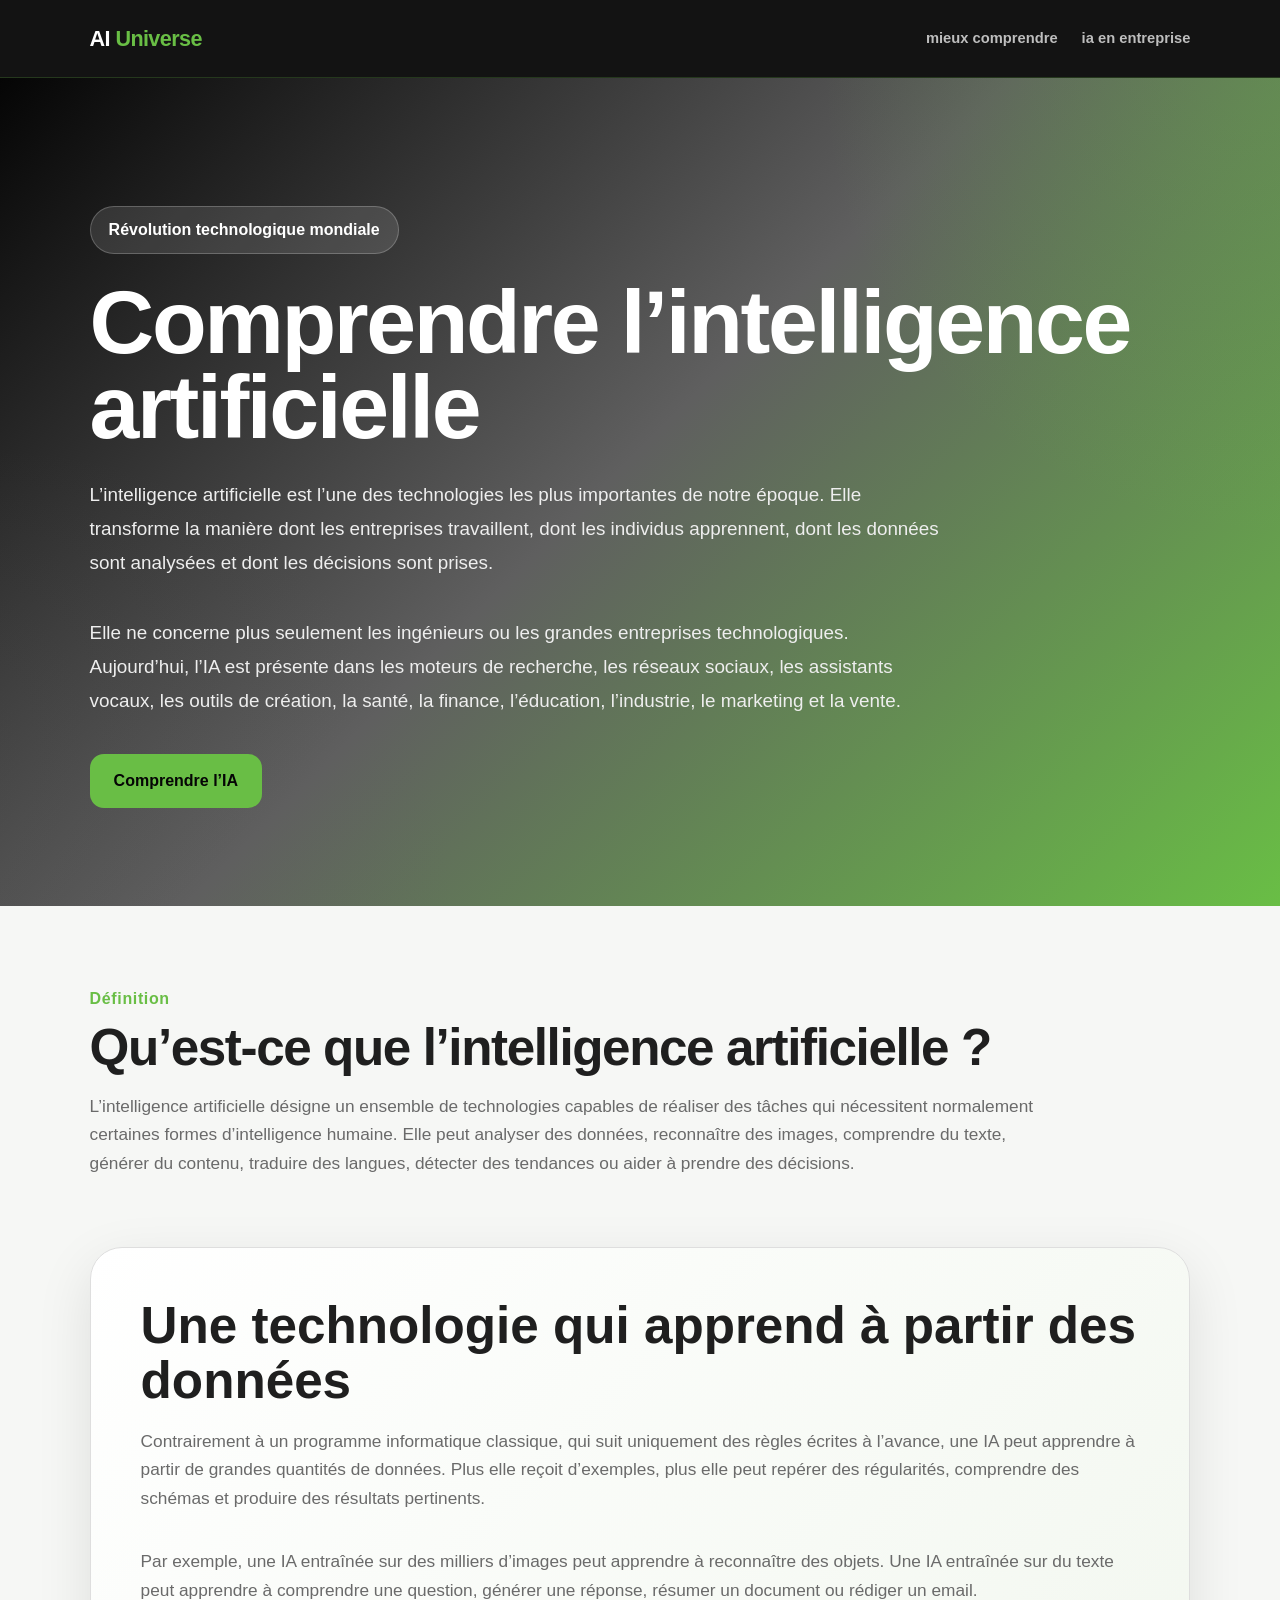
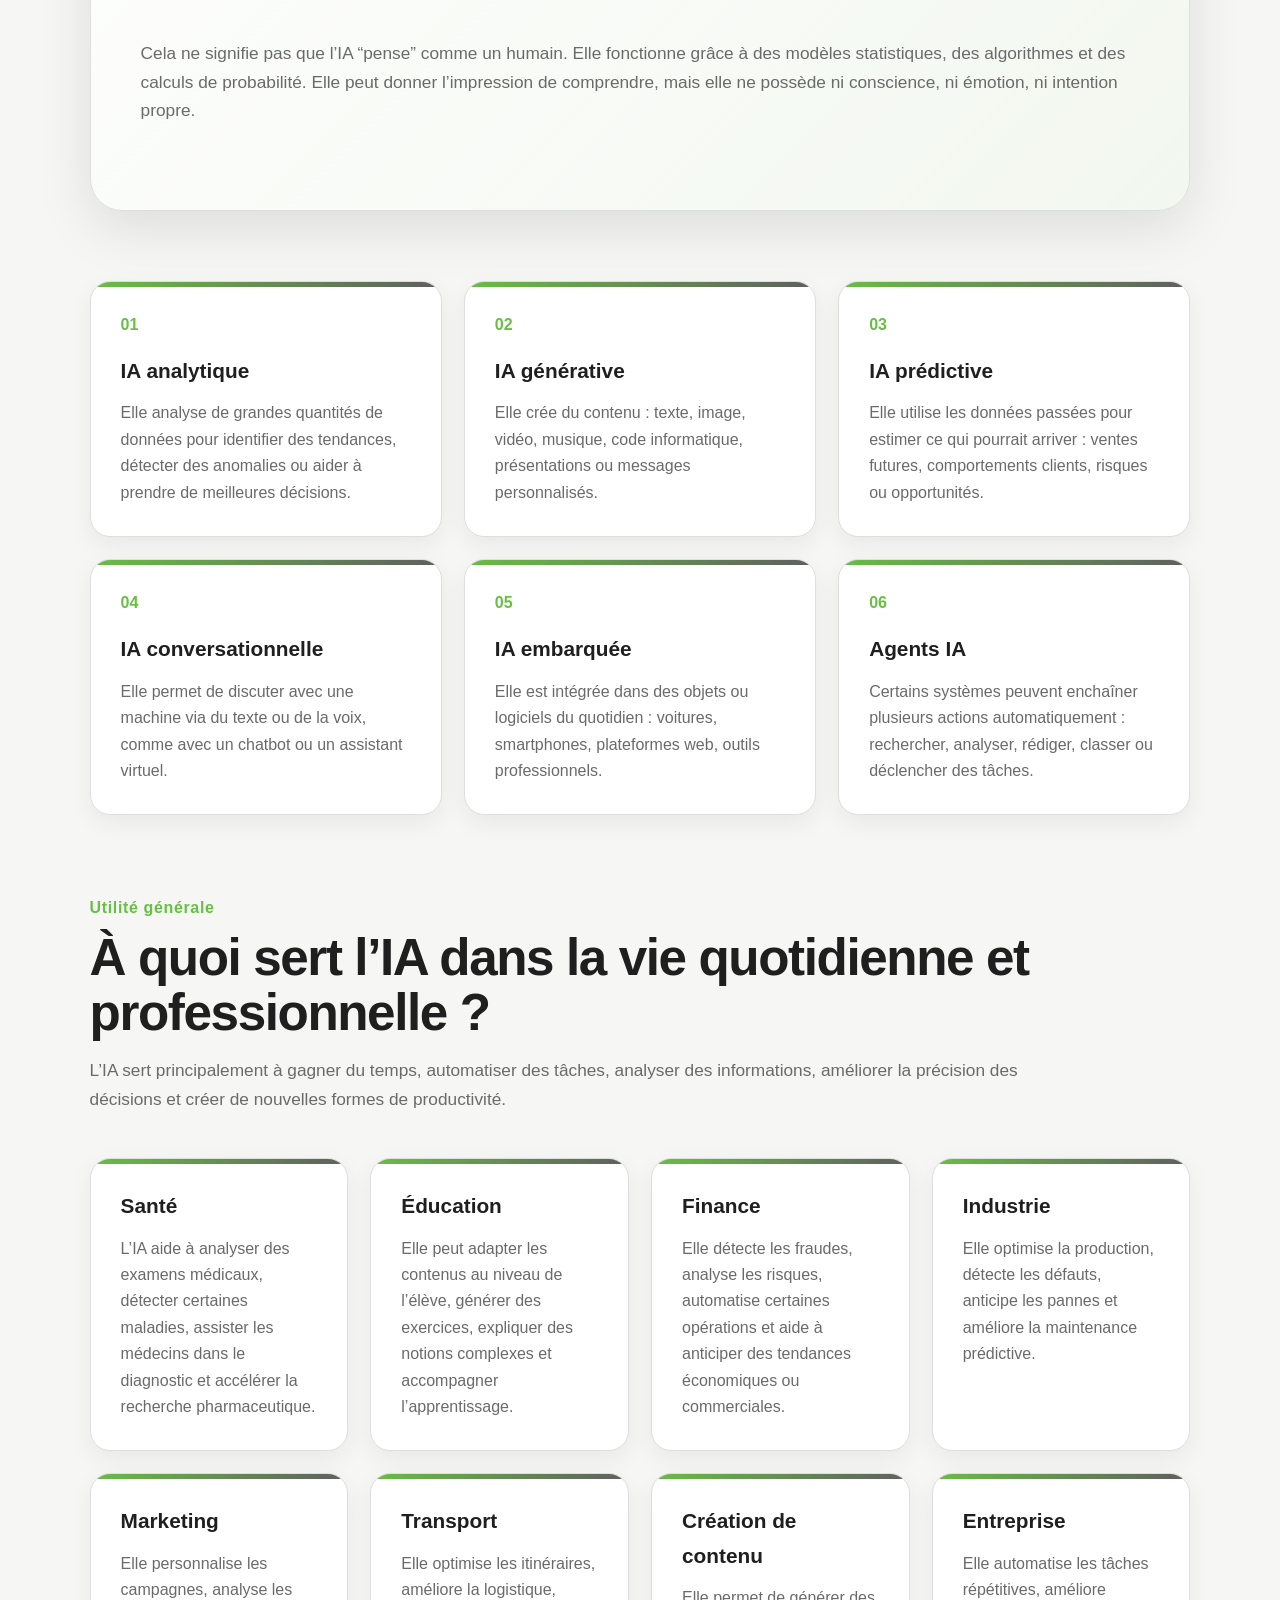
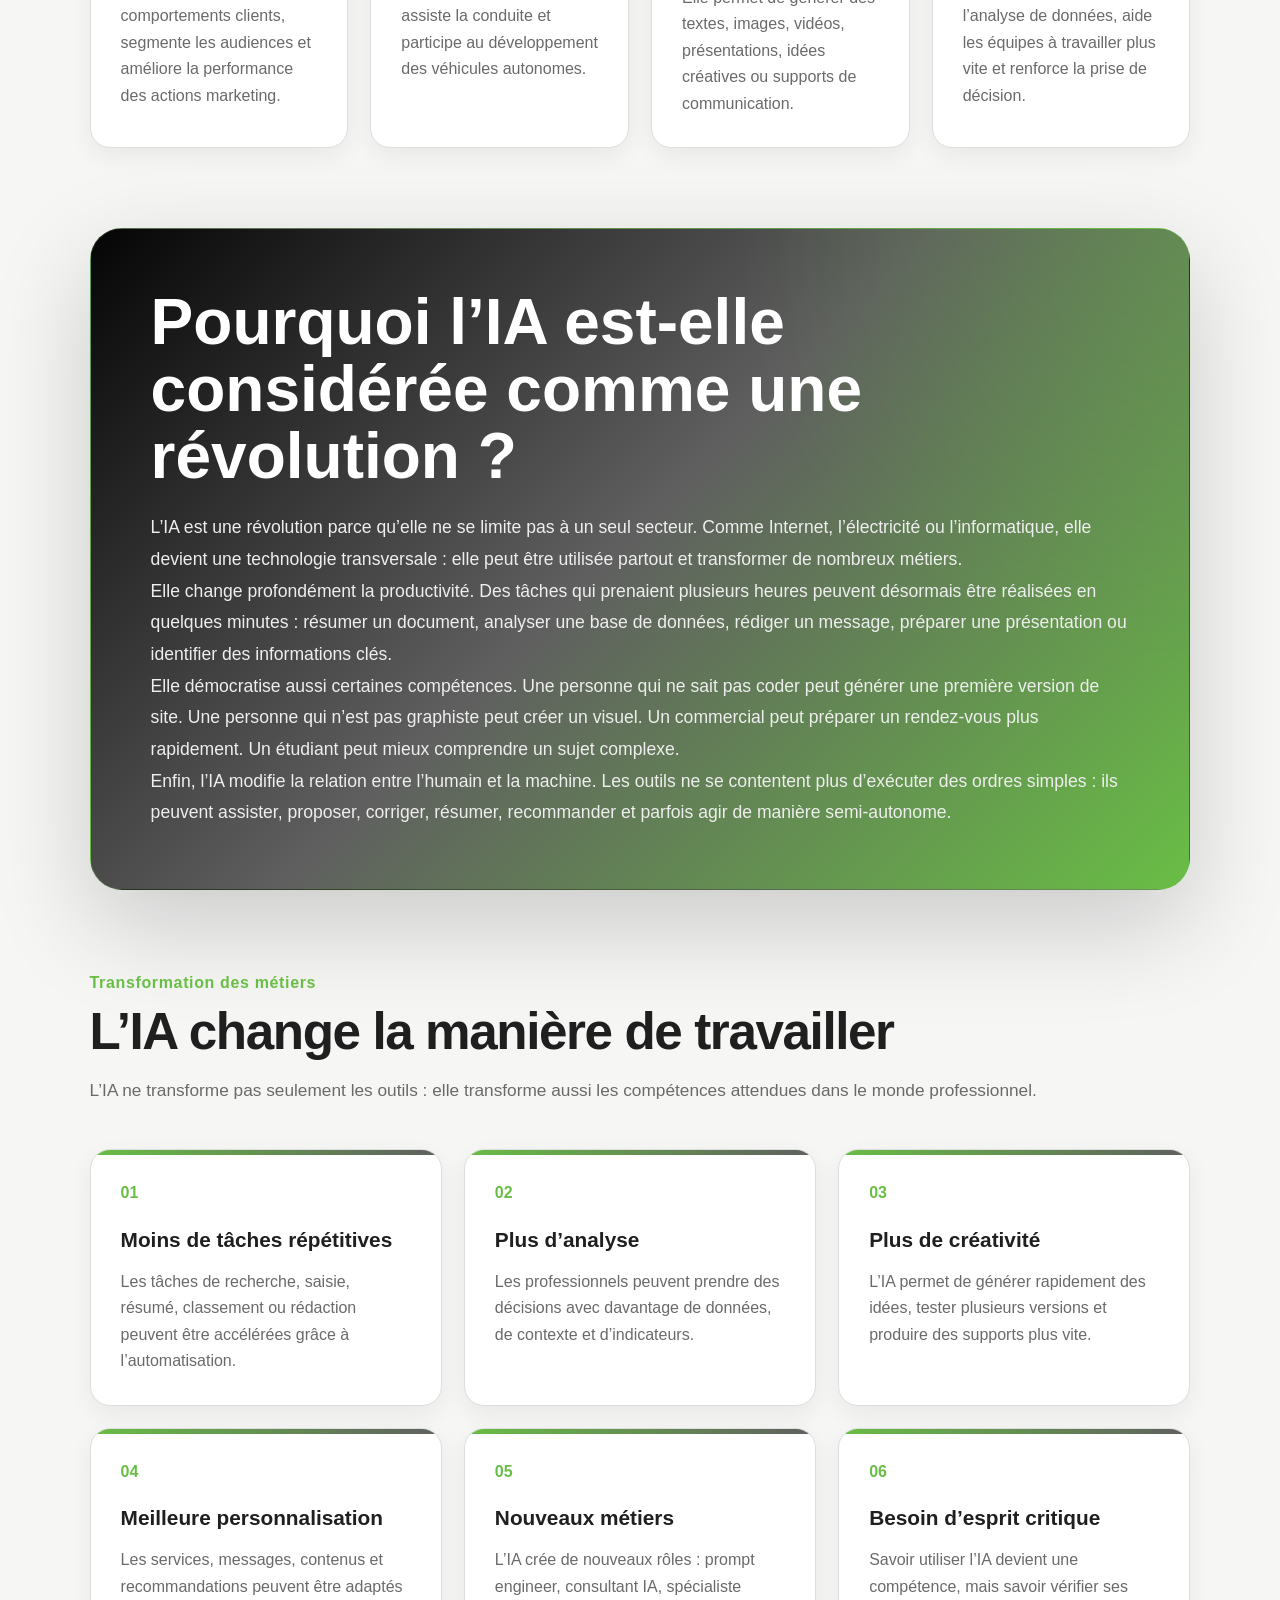
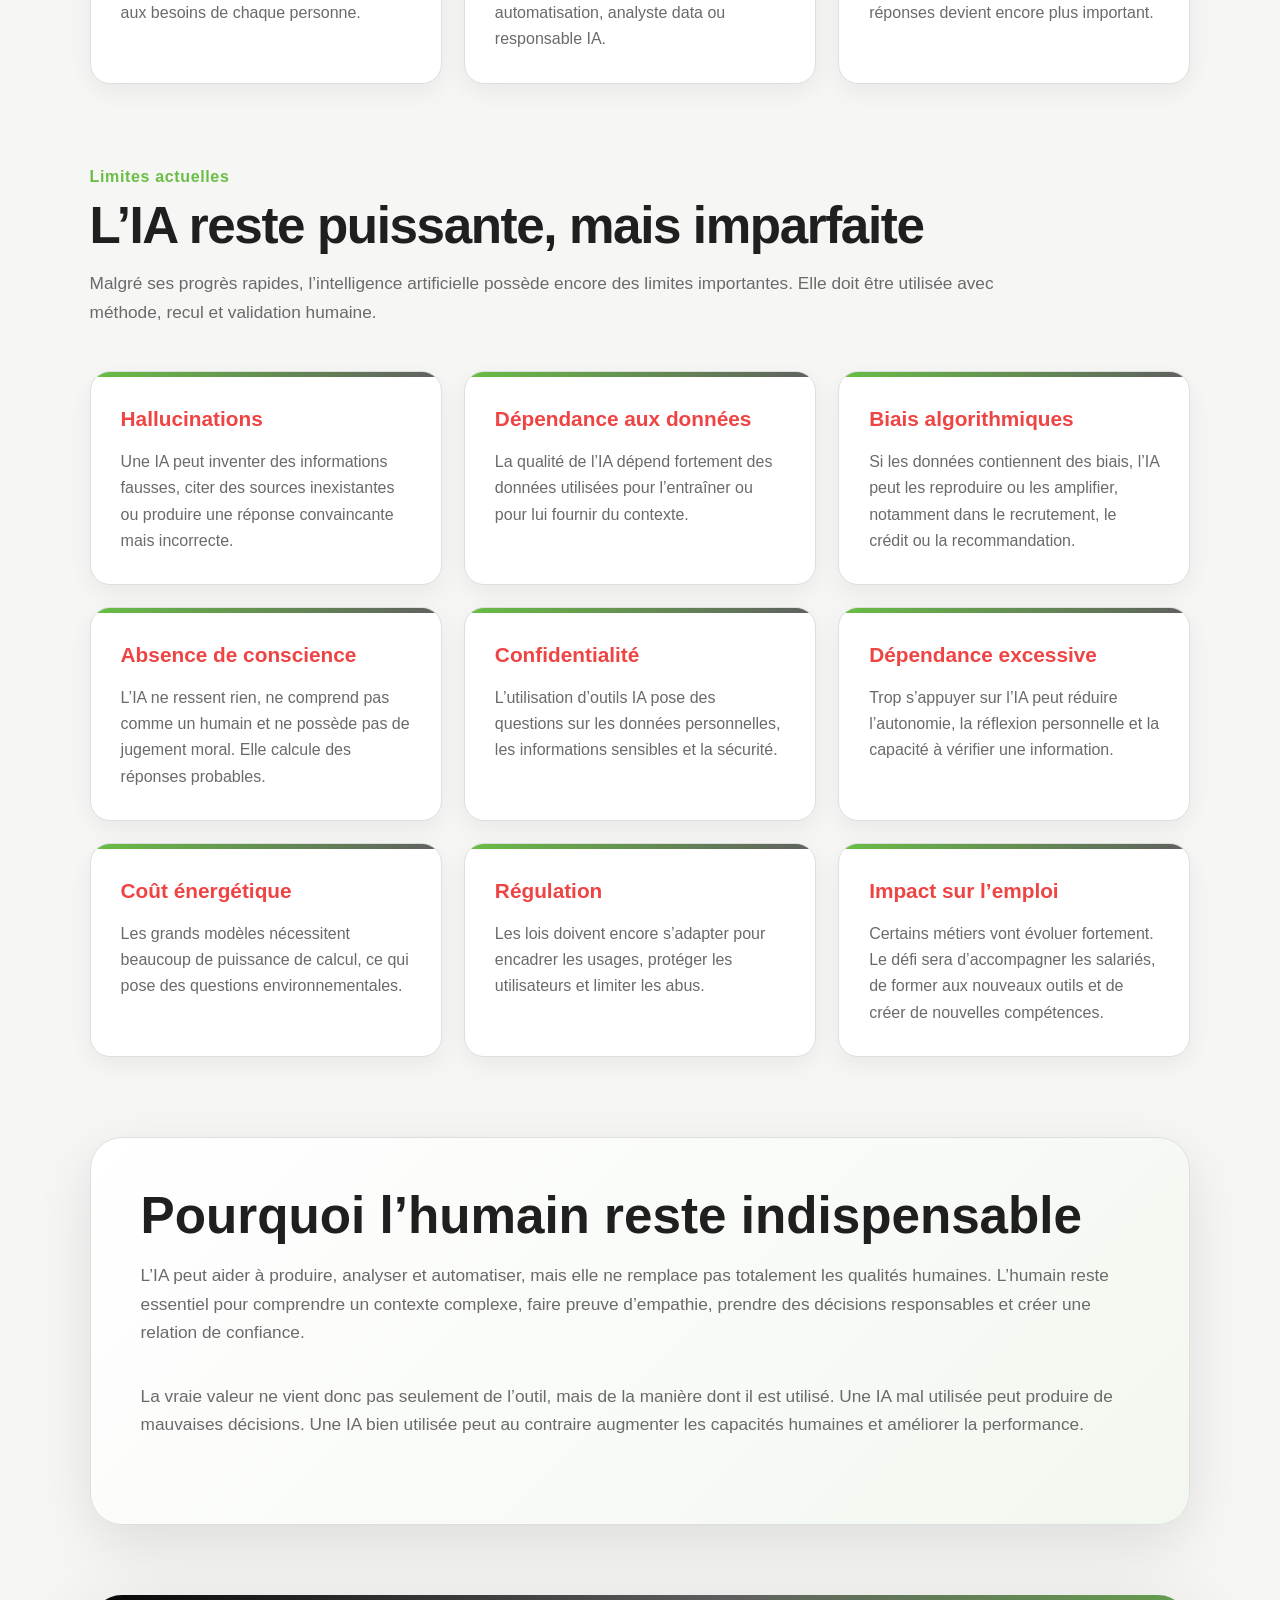
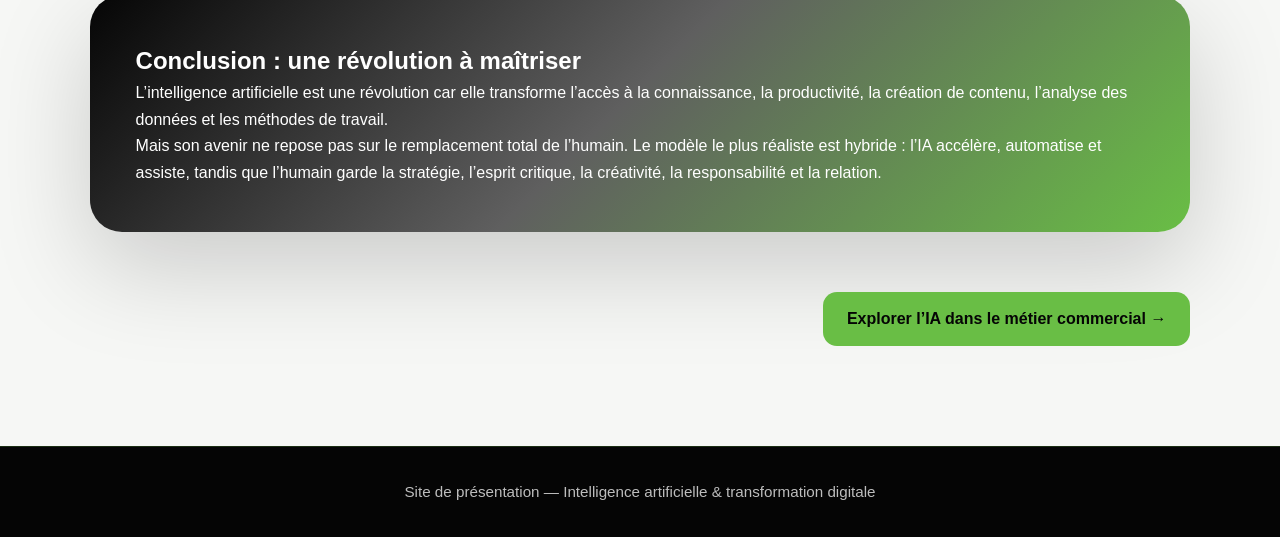
==== index.html @ 0a8d0f5c "Add files via upload" ====
<!DOCTYPE html>
<html lang="fr">
<head>
  <meta charset="UTF-8" />
  <meta name="viewport" content="width=device-width, initial-scale=1.0" />

  <title>Comprendre l’IA | AI Universe</title>

  <link rel="stylesheet" href="global.css" />
  <link rel="stylesheet" href="ia.css" />
</head>

<body>

<nav class="navbar">
  <a href="ia.html" class="logo">AI <span>Universe</span></a>

  <button class="menu-toggle">☰</button>

  <ul class="nav-links">
    <li><a href="ia.html">mieux comprendre</a></li>
    <li><a href="commerce.html">ia en entreprise</a></li>
  </ul>
</nav>

<header class="ia-hero">
  <div class="ia-hero-content">
    <span class="ia-badge">Révolution technologique mondiale</span>

    <h1>Comprendre l’intelligence artificielle</h1>

    <p>
      L’intelligence artificielle est l’une des technologies les plus importantes de notre époque.
      Elle transforme la manière dont les entreprises travaillent, dont les individus apprennent,
      dont les données sont analysées et dont les décisions sont prises.
    </p>

    <p>
      Elle ne concerne plus seulement les ingénieurs ou les grandes entreprises technologiques.
      Aujourd’hui, l’IA est présente dans les moteurs de recherche, les réseaux sociaux,
      les assistants vocaux, les outils de création, la santé, la finance, l’éducation,
      l’industrie, le marketing et la vente.
    </p>

    <div class="hero-actions">
      <a href="#definition" class="btn btn-primary btn-effect">Comprendre l’IA</a>
    </div>
  </div>
</header>

<main class="content">

<section id="definition" class="section-title">
  <span>Définition</span>
  <h2>Qu’est-ce que l’intelligence artificielle ?</h2>
  <p>
    L’intelligence artificielle désigne un ensemble de technologies capables de réaliser des tâches
    qui nécessitent normalement certaines formes d’intelligence humaine. Elle peut analyser des données,
    reconnaître des images, comprendre du texte, générer du contenu, traduire des langues,
    détecter des tendances ou aider à prendre des décisions.
  </p>
</section>

<section class="ia-block">
  <h2>Une technologie qui apprend à partir des données</h2>

  <p>
    Contrairement à un programme informatique classique, qui suit uniquement des règles écrites à l’avance,
    une IA peut apprendre à partir de grandes quantités de données. Plus elle reçoit d’exemples,
    plus elle peut repérer des régularités, comprendre des schémas et produire des résultats pertinents.
  </p>

  <p>
    Par exemple, une IA entraînée sur des milliers d’images peut apprendre à reconnaître des objets.
    Une IA entraînée sur du texte peut apprendre à comprendre une question, générer une réponse,
    résumer un document ou rédiger un email.
  </p>

  <p>
    Cela ne signifie pas que l’IA “pense” comme un humain. Elle fonctionne grâce à des modèles statistiques,
    des algorithmes et des calculs de probabilité. Elle peut donner l’impression de comprendre,
    mais elle ne possède ni conscience, ni émotion, ni intention propre.
  </p>
</section>

<section class="ia-grid">
  <article class="ia-card">
    <span>01</span>
    <h3>IA analytique</h3>
    <p>
      Elle analyse de grandes quantités de données pour identifier des tendances,
      détecter des anomalies ou aider à prendre de meilleures décisions.
    </p>
  </article>

  <article class="ia-card">
    <span>02</span>
    <h3>IA générative</h3>
    <p>
      Elle crée du contenu : texte, image, vidéo, musique, code informatique,
      présentations ou messages personnalisés.
    </p>
  </article>

  <article class="ia-card">
    <span>03</span>
    <h3>IA prédictive</h3>
    <p>
      Elle utilise les données passées pour estimer ce qui pourrait arriver :
      ventes futures, comportements clients, risques ou opportunités.
    </p>
  </article>

  <article class="ia-card">
    <span>04</span>
    <h3>IA conversationnelle</h3>
    <p>
      Elle permet de discuter avec une machine via du texte ou de la voix,
      comme avec un chatbot ou un assistant virtuel.
    </p>
  </article>

  <article class="ia-card">
    <span>05</span>
    <h3>IA embarquée</h3>
    <p>
      Elle est intégrée dans des objets ou logiciels du quotidien :
      voitures, smartphones, plateformes web, outils professionnels.
    </p>
  </article>

  <article class="ia-card">
    <span>06</span>
    <h3>Agents IA</h3>
    <p>
      Certains systèmes peuvent enchaîner plusieurs actions automatiquement :
      rechercher, analyser, rédiger, classer ou déclencher des tâches.
    </p>
  </article>
</section>

<section class="section-title">
  <span>Utilité générale</span>
  <h2>À quoi sert l’IA dans la vie quotidienne et professionnelle ?</h2>
  <p>
    L’IA sert principalement à gagner du temps, automatiser des tâches, analyser des informations,
    améliorer la précision des décisions et créer de nouvelles formes de productivité.
  </p>
</section>

<section class="uses-grid">
  <article>
    <h3>Santé</h3>
    <p>
      L’IA aide à analyser des examens médicaux, détecter certaines maladies,
      assister les médecins dans le diagnostic et accélérer la recherche pharmaceutique.
    </p>
  </article>

  <article>
    <h3>Éducation</h3>
    <p>
      Elle peut adapter les contenus au niveau de l’élève, générer des exercices,
      expliquer des notions complexes et accompagner l’apprentissage.
    </p>
  </article>

  <article>
    <h3>Finance</h3>
    <p>
      Elle détecte les fraudes, analyse les risques, automatise certaines opérations
      et aide à anticiper des tendances économiques ou commerciales.
    </p>
  </article>

  <article>
    <h3>Industrie</h3>
    <p>
      Elle optimise la production, détecte les défauts, anticipe les pannes
      et améliore la maintenance prédictive.
    </p>
  </article>

  <article>
    <h3>Marketing</h3>
    <p>
      Elle personnalise les campagnes, analyse les comportements clients,
      segmente les audiences et améliore la performance des actions marketing.
    </p>
  </article>

  <article>
    <h3>Transport</h3>
    <p>
      Elle optimise les itinéraires, améliore la logistique, assiste la conduite
      et participe au développement des véhicules autonomes.
    </p>
  </article>

  <article>
    <h3>Création de contenu</h3>
    <p>
      Elle permet de générer des textes, images, vidéos, présentations,
      idées créatives ou supports de communication.
    </p>
  </article>

  <article>
    <h3>Entreprise</h3>
    <p>
      Elle automatise les tâches répétitives, améliore l’analyse de données,
      aide les équipes à travailler plus vite et renforce la prise de décision.
    </p>
  </article>
</section>

<section class="ia-banner">
  <h2>Pourquoi l’IA est-elle considérée comme une révolution ?</h2>

  <p>
    L’IA est une révolution parce qu’elle ne se limite pas à un seul secteur.
    Comme Internet, l’électricité ou l’informatique, elle devient une technologie transversale :
    elle peut être utilisée partout et transformer de nombreux métiers.
  </p>

  <p>
    Elle change profondément la productivité. Des tâches qui prenaient plusieurs heures
    peuvent désormais être réalisées en quelques minutes : résumer un document, analyser une base
    de données, rédiger un message, préparer une présentation ou identifier des informations clés.
  </p>

  <p>
    Elle démocratise aussi certaines compétences. Une personne qui ne sait pas coder peut générer
    une première version de site. Une personne qui n’est pas graphiste peut créer un visuel.
    Un commercial peut préparer un rendez-vous plus rapidement. Un étudiant peut mieux comprendre
    un sujet complexe.
  </p>

  <p>
    Enfin, l’IA modifie la relation entre l’humain et la machine. Les outils ne se contentent plus
    d’exécuter des ordres simples : ils peuvent assister, proposer, corriger, résumer,
    recommander et parfois agir de manière semi-autonome.
  </p>
</section>

<section class="section-title">
  <span>Transformation des métiers</span>
  <h2>L’IA change la manière de travailler</h2>
  <p>
    L’IA ne transforme pas seulement les outils : elle transforme aussi les compétences attendues
    dans le monde professionnel.
  </p>
</section>

<section class="ia-grid">
  <article class="ia-card">
    <span>01</span>
    <h3>Moins de tâches répétitives</h3>
    <p>
      Les tâches de recherche, saisie, résumé, classement ou rédaction peuvent être accélérées
      grâce à l’automatisation.
    </p>
  </article>

  <article class="ia-card">
    <span>02</span>
    <h3>Plus d’analyse</h3>
    <p>
      Les professionnels peuvent prendre des décisions avec davantage de données,
      de contexte et d’indicateurs.
    </p>
  </article>

  <article class="ia-card">
    <span>03</span>
    <h3>Plus de créativité</h3>
    <p>
      L’IA permet de générer rapidement des idées, tester plusieurs versions
      et produire des supports plus vite.
    </p>
  </article>

  <article class="ia-card">
    <span>04</span>
    <h3>Meilleure personnalisation</h3>
    <p>
      Les services, messages, contenus et recommandations peuvent être adaptés
      aux besoins de chaque personne.
    </p>
  </article>

  <article class="ia-card">
    <span>05</span>
    <h3>Nouveaux métiers</h3>
    <p>
      L’IA crée de nouveaux rôles : prompt engineer, consultant IA, spécialiste automatisation,
      analyste data ou responsable IA.
    </p>
  </article>

  <article class="ia-card">
    <span>06</span>
    <h3>Besoin d’esprit critique</h3>
    <p>
      Savoir utiliser l’IA devient une compétence, mais savoir vérifier ses réponses
      devient encore plus important.
    </p>
  </article>
</section>

<section class="section-title">
  <span>Limites actuelles</span>
  <h2>L’IA reste puissante, mais imparfaite</h2>
  <p>
    Malgré ses progrès rapides, l’intelligence artificielle possède encore des limites importantes.
    Elle doit être utilisée avec méthode, recul et validation humaine.
  </p>
</section>

<section class="limit-grid">
  <article>
    <h3>Hallucinations</h3>
    <p>
      Une IA peut inventer des informations fausses, citer des sources inexistantes
      ou produire une réponse convaincante mais incorrecte.
    </p>
  </article>

  <article>
    <h3>Dépendance aux données</h3>
    <p>
      La qualité de l’IA dépend fortement des données utilisées pour l’entraîner
      ou pour lui fournir du contexte.
    </p>
  </article>

  <article>
    <h3>Biais algorithmiques</h3>
    <p>
      Si les données contiennent des biais, l’IA peut les reproduire ou les amplifier,
      notamment dans le recrutement, le crédit ou la recommandation.
    </p>
  </article>

  <article>
    <h3>Absence de conscience</h3>
    <p>
      L’IA ne ressent rien, ne comprend pas comme un humain et ne possède pas de jugement moral.
      Elle calcule des réponses probables.
    </p>
  </article>

  <article>
    <h3>Confidentialité</h3>
    <p>
      L’utilisation d’outils IA pose des questions sur les données personnelles,
      les informations sensibles et la sécurité.
    </p>
  </article>

  <article>
    <h3>Dépendance excessive</h3>
    <p>
      Trop s’appuyer sur l’IA peut réduire l’autonomie, la réflexion personnelle
      et la capacité à vérifier une information.
    </p>
  </article>

  <article>
    <h3>Coût énergétique</h3>
    <p>
      Les grands modèles nécessitent beaucoup de puissance de calcul,
      ce qui pose des questions environnementales.
    </p>
  </article>

  <article>
    <h3>Régulation</h3>
    <p>
      Les lois doivent encore s’adapter pour encadrer les usages,
      protéger les utilisateurs et limiter les abus.
    </p>
  </article>

  <article>
    <h3>Impact sur l’emploi</h3>
    <p>
      Certains métiers vont évoluer fortement. Le défi sera d’accompagner les salariés,
      de former aux nouveaux outils et de créer de nouvelles compétences.
    </p>
  </article>
</section>

<section class="ia-block">
  <h2>Pourquoi l’humain reste indispensable</h2>

  <p>
    L’IA peut aider à produire, analyser et automatiser, mais elle ne remplace pas totalement
    les qualités humaines. L’humain reste essentiel pour comprendre un contexte complexe,
    faire preuve d’empathie, prendre des décisions responsables et créer une relation de confiance.
  </p>

  <p>
    La vraie valeur ne vient donc pas seulement de l’outil, mais de la manière dont il est utilisé.
    Une IA mal utilisée peut produire de mauvaises décisions. Une IA bien utilisée peut au contraire
    augmenter les capacités humaines et améliorer la performance.
  </p>
</section>

<section class="highlight">
  <h2>Conclusion : une révolution à maîtriser</h2>

  <p>
    L’intelligence artificielle est une révolution car elle transforme l’accès à la connaissance,
    la productivité, la création de contenu, l’analyse des données et les méthodes de travail.
  </p>

  <p>
    Mais son avenir ne repose pas sur le remplacement total de l’humain.
    Le modèle le plus réaliste est hybride : l’IA accélère, automatise et assiste,
    tandis que l’humain garde la stratégie, l’esprit critique, la créativité,
    la responsabilité et la relation.
  </p>
</section>

<div class="next-page">
  <a href="solutions.html" class="btn btn-primary btn-effect">
    Explorer l’IA dans le métier commercial →
  </a>
</div>

</main>

<footer class="footer">
  <p>Site de présentation — Intelligence artificielle & transformation digitale</p>
</footer>

<script src="app.js"></script>
</body>
</html>
---- global.css ----
:root {
  --primary: #69be45;
  --primary-dark: #4f9f32;
  --primary-light: #e8f7e2;

  --navy: #050505;
  --navy-2: #111111;

  --text: #1f1f1f;
  --muted: #6a6a6a;
  --bg: #f6f7f5;
  --white: #ffffff;
  --border: #dedede;

  --success: #69be45;
  --warning: #f59e0b;
  --danger: #ef4444;

  --radius-sm: 12px;
  --radius-md: 20px;
  --radius-lg: 32px;

  --shadow-sm: 0 8px 25px rgba(0, 0, 0, 0.06);
  --shadow-md: 0 18px 55px rgba(0, 0, 0, 0.10);
  --shadow-lg: 0 35px 100px rgba(0, 0, 0, 0.18);

  --gradient-main: linear-gradient(135deg, #050505 0%, #5f5f5f 48%, #69be45 100%);
  --gradient-soft: linear-gradient(135deg, #ffffff 0%, #f2f7ef 100%);
}

* {
  margin: 0;
  padding: 0;
  box-sizing: border-box;
}

html { 
  scroll-behavior: smooth; 
}

body {
  font-family: Arial, Helvetica, sans-serif;
  background: var(--bg);
  color: var(--text);
  line-height: 1.65;
}

a { 
  text-decoration: none; 
}

img { 
  max-width: 100%; 
}

/* ================= NAVBAR ================= */

.navbar {
  position: sticky;
  top: 0;
  z-index: 1000;
  height: 78px;
  padding: 0 7%;
  background: rgba(5, 5, 5, 0.94);
  backdrop-filter: blur(18px);
  border-bottom: 1px solid rgba(105, 190, 69, 0.22);
  display: flex;
  align-items: center;
  justify-content: space-between;
}

.logo {
  color: white;
  font-size: 1.35rem;
  font-weight: 900;
  letter-spacing: -0.6px;
}

.logo span {
  color: var(--primary);
}

.nav-links {
  display: flex;
  align-items: center;
  gap: 24px;
  list-style: none;
}

.nav-links a {
  color: white;
  font-size: 0.92rem;
  font-weight: 700;
  opacity: 0.72;
  transition: 0.25s ease;
  position: relative;
}

.nav-links a:hover,
.nav-links a.active {
  opacity: 1;
  color: var(--primary);
}

.nav-links a::after {
  content: "";
  position: absolute;
  left: 0;
  bottom: -9px;
  width: 0;
  height: 2px;
  border-radius: 5px;
  background: var(--primary);
  transition: 0.25s ease;
}

.nav-links a:hover::after,
.nav-links a.active::after {
  width: 100%;
}

.menu-toggle {
  display: none;
  background: transparent;
  border: none;
  color: white;
  font-size: 1.9rem;
  cursor: pointer;
}

/* ================= HERO ================= */

.page-hero {
  padding: 105px 7% 95px;
  background:
    radial-gradient(circle at 85% 10%, rgba(105, 190, 69, 0.35), transparent 28%),
    var(--gradient-main);
  color: white;
  overflow: hidden;
  position: relative;
}

.page-hero::before {
  content: "";
  position: absolute;
  width: 380px;
  height: 380px;
  border-radius: 50%;
  background: rgba(255,255,255,0.06);
  right: -120px;
  bottom: -140px;
}

.page-hero .badge {
  background: rgba(255,255,255,0.13);
  color: white;
  border: 1px solid rgba(255,255,255,0.25);
}

.page-hero h1 {
  max-width: 1050px;
  font-size: clamp(2.4rem, 5vw, 4.8rem);
  line-height: 1.04;
  letter-spacing: -2px;
  margin-bottom: 24px;
  position: relative;
}

.page-hero p {
  max-width: 920px;
  color: #eeeeee;
  font-size: 1.15rem;
  position: relative;
}

/* ================= CONTENT ================= */

.content {
  padding: 80px 7% 100px;
}

.section-title {
  max-width: 980px;
  margin-bottom: 44px;
}

.section-title span {
  display: inline-block;
  color: var(--primary);
  font-weight: 900;
  letter-spacing: 0.04em;
  margin-bottom: 8px;
}

.section-title h2 {
  font-size: clamp(2rem, 4vw, 3.2rem);
  line-height: 1.08;
  letter-spacing: -1.4px;
  margin-bottom: 16px;
}

.section-title p {
  color: var(--muted);
  font-size: 1.08rem;
}

.badge {
  display: inline-block;
  padding: 8px 14px;
  border-radius: 999px;
  background: var(--primary-light);
  color: var(--primary-dark);
  font-weight: 900;
  font-size: 0.85rem;
}

/* ================= BUTTONS ================= */

.btn {
  display: inline-flex;
  align-items: center;
  justify-content: center;
  gap: 8px;
  padding: 14px 24px;
  border-radius: 14px;
  font-weight: 900;
  transition: 0.25s ease;
  cursor: pointer;
}

.btn:hover {
  transform: translateY(-3px);
  box-shadow: var(--shadow-md);
}

.btn-primary {
  background: var(--primary);
  color: #050505;
}

.btn-primary:hover {
  background: var(--primary-dark);
  color: white;
}

.btn-secondary {
  background: rgba(255,255,255,0.1);
  color: white;
  border: 1px solid rgba(255,255,255,0.3);
}

.next-page {
  margin-top: 55px;
  display: flex;
  justify-content: flex-end;
}

/* ================= FOOTER ================= */

.footer {
  padding: 32px 7%;
  text-align: center;
  background: #050505;
  color: #bdbdbd;
  font-size: 0.95rem;
  border-top: 1px solid rgba(105, 190, 69, 0.22);
}

/* ================= LIENS IA ================= */

.ai-link {
  color: var(--primary);
  font-weight: 800;
  position: relative;
  display: inline-block;
  transition: 0.25s;
}

.ai-link::after {
  content: "";
  position: absolute;
  left: 0;
  bottom: -3px;
  width: 0;
  height: 2px;
  background: var(--primary);
  transition: 0.25s ease;
}

.ai-link:hover {
  color: var(--primary-dark);
}

.ai-link:hover::after {
  width: 100%;
}

.ai-link::before {
  content: "↗";
  margin-right: 6px;
  font-size: 0.8rem;
  opacity: 0.6;
}

/* ================= ANIMATION BOUTON + LIENS ================= */

.btn-effect {
  position: relative;
  overflow: hidden;
  z-index: 1;
}

.btn-effect::before {
  content: "";
  position: absolute;
  inset: 0;
  background: linear-gradient(
    120deg,
    transparent 0%,
    rgba(0,0,0,0.45) 40%,
    rgba(0,0,0,0.75) 50%,
    rgba(0,0,0,0.45) 60%,
    transparent 100%
  );
  transform: translateX(-100%);
  transition: transform 0.4s ease;
  z-index: -1;
}

.btn-effect:hover::before {
  transform: translateX(100%);
}

/* ================= RESPONSIVE ================= */

@media (max-width: 1050px) {
  .menu-toggle { 
    display: block; 
  }

  .nav-links {
    display: none;
    position: absolute;
    top: 78px;
    left: 0;
    width: 100%;
    background: #050505;
    flex-direction: column;
    align-items: flex-start;
    padding: 22px 7%;
    gap: 16px;
    border-bottom: 1px solid rgba(105, 190, 69, 0.22);
  }

  .nav-links.active {
    display: flex;
  }

  .nav-links a::after {
    display: none;
  }
}

@media (max-width: 650px) {
  .navbar,
  .page-hero,
  .content,
  .footer {
    padding-left: 5%;
    padding-right: 5%;
  }

  .page-hero {
    padding-top: 80px;
    padding-bottom: 75px;
  }

  .next-page {
    justify-content: flex-start;
  }
}
/* ===== SECTIONS AJOUTÉES DOC IA ===== */

.addon-grid {
  display: grid;
  grid-template-columns: repeat(3, 1fr);
  gap: 22px;
  margin: 45px 0 70px;
}

.addon-card {
  background: var(--white);
  border: 1px solid var(--border);
  border-radius: var(--radius-md);
  padding: 30px;
  box-shadow: var(--shadow-sm);
  transition: 0.25s ease;
  position: relative;
  overflow: hidden;
}

.addon-card::before {
  content: "";
  position: absolute;
  inset: 0 0 auto 0;
  height: 5px;
  background: linear-gradient(90deg, var(--primary), #5f5f5f);
}

.addon-card:hover {
  transform: translateY(-6px);
  box-shadow: var(--shadow-md);
  border-color: rgba(105,190,69,0.45);
}

.addon-card span {
  display: inline-block;
  color: var(--primary);
  font-weight: 900;
  margin-bottom: 14px;
}

.addon-card h3 {
  font-size: 1.28rem;
  margin-bottom: 12px;
}

.addon-card p {
  color: var(--muted);
}

.addon-alert {
  margin: 55px 0;
  padding: 38px;
  border-radius: var(--radius-lg);
  background: #050505;
  color: white;
  border: 1px solid rgba(105,190,69,0.28);
  box-shadow: var(--shadow-lg);
}

.addon-alert h2 {
  font-size: clamp(1.8rem, 3vw, 2.5rem);
  margin-bottom: 14px;
}

.addon-alert p {
  color: #eeeeee;
  font-size: 1.08rem;
}

@media (max-width: 1050px) {
  .addon-grid {
    grid-template-columns: repeat(2, 1fr);
  }
}

@media (max-width: 650px) {
  .addon-grid {
    grid-template-columns: 1fr;
  }

  .addon-alert {
    padding: 28px;
  }
}
.highlight {
  margin: 60px 0;
  padding: 46px;
  border-radius: var(--radius-lg);
  background: var(--gradient-main);
  color: white;
  box-shadow: var(--shadow-lg);
}
.highlight {
  background: var(--gradient-main) !important;
  color: white !important;
}
.info-card:hover {
  transform: translateY(-8px) scale(1.02);
  box-shadow: var(--shadow-lg);
}
.timeline-pro {
  margin: 60px 0 80px;
  display: grid;
  grid-template-columns: repeat(6, 1fr);
  gap: 18px;
  position: relative;
}

.timeline-pro::before {
  content: "";
  position: absolute;
  top: 42px;
  left: 8%;
  right: 8%;
  height: 3px;
  background: linear-gradient(90deg, var(--primary), #5f5f5f);
  z-index: 0;
}

.timeline-step {
  background: var(--white);
  border: 1px solid var(--border);
  border-radius: var(--radius-md);
  padding: 24px;
  box-shadow: var(--shadow-sm);
  position: relative;
  z-index: 1;
  transition: 0.25s ease;
}

.timeline-step:hover {
  transform: translateY(-7px);
  box-shadow: var(--shadow-md);
  border-color: rgba(105,190,69,0.45);
}

.timeline-step span {
  width: 46px;
  height: 46px;
  display: grid;
  place-items: center;
  border-radius: 50%;
  background: var(--primary);
  color: #050505;
  font-weight: 900;
  margin-bottom: 18px;
}

.timeline-step h3 {
  margin-bottom: 10px;
  font-size: 1.15rem;
}

.timeline-step p {
  color: var(--muted);
  font-size: 0.95rem;
}

@media (max-width: 1100px) {
  .timeline-pro {
    grid-template-columns: repeat(3, 1fr);
  }

  .timeline-pro::before {
    display: none;
  }
}

@media (max-width: 650px) {
  .timeline-pro {
    grid-template-columns: 1fr;
  }
}
.sidebar-links a.active {
  background: rgba(105,190,69,0.15);
  color: var(--primary);
}
.quiz-section {
  margin: 60px 0;
}

.quiz-question {
  margin-bottom: 25px;
  padding: 20px;
  background: white;
  border-radius: 12px;
  border: 1px solid #eee;
}

.quiz-question p {
  font-weight: 700;
  margin-bottom: 10px;
}

.quiz-question label {
  display: block;
  margin-bottom: 6px;
  cursor: pointer;
}
---- ia.css ----
.ia-hero {
  min-height: 92vh;
  display: flex;
  align-items: center;
  padding: 120px 7% 90px;
  background:
    radial-gradient(circle at top right, rgba(105,190,69,0.28), transparent 30%),
    radial-gradient(circle at bottom left, rgba(95,95,95,0.22), transparent 30%),
    var(--gradient-main);
  color: white;
  overflow: hidden;
}

.ia-hero-content {
  max-width: 1050px;
}

.ia-badge {
  display: inline-block;
  padding: 10px 18px;
  border-radius: 999px;
  background: rgba(255,255,255,0.12);
  border: 1px solid rgba(255,255,255,0.22);
  font-weight: 900;
  margin-bottom: 26px;
}

.ia-hero h1 {
  font-size: clamp(3rem, 7vw, 6rem);
  line-height: 0.95;
  letter-spacing: -2.4px;
  margin-bottom: 28px;
}

.ia-hero p {
  max-width: 850px;
  color: #eeeeee;
  font-size: 1.18rem;
  line-height: 1.8;
  margin-bottom: 36px;
}

.ia-grid,
.uses-grid,
.limit-grid {
  display: grid;
  gap: 22px;
  margin: 45px 0 80px;
}

.ia-grid {
  grid-template-columns: repeat(3, 1fr);
}

.uses-grid {
  grid-template-columns: repeat(4, 1fr);
}

.limit-grid {
  grid-template-columns: repeat(3, 1fr);
}

.ia-card,
.uses-grid article,
.limit-grid article {
  background: var(--white);
  border: 1px solid var(--border);
  border-radius: var(--radius-md);
  padding: 30px;
  box-shadow: var(--shadow-sm);
  transition: 0.25s ease;
  position: relative;
  overflow: hidden;
}

.ia-card::before,
.uses-grid article::before,
.limit-grid article::before {
  content: "";
  position: absolute;
  top: 0;
  left: 0;
  height: 5px;
  width: 100%;
  background: linear-gradient(90deg, var(--primary), #5f5f5f);
}

.ia-card:hover,
.uses-grid article:hover,
.limit-grid article:hover {
  transform: translateY(-7px);
  box-shadow: var(--shadow-md);
  border-color: rgba(105,190,69,0.45);
}

.ia-card span {
  display: inline-block;
  color: var(--primary);
  font-weight: 900;
  margin-bottom: 16px;
}

.ia-card h3,
.uses-grid h3 {
  font-size: 1.3rem;
  margin-bottom: 12px;
}

.limit-grid h3 {
  font-size: 1.3rem;
  margin-bottom: 12px;
  color: var(--danger);
}

.ia-card p,
.uses-grid p,
.limit-grid p {
  color: var(--muted);
}

.ia-block {
  margin: 70px 0;
  padding: 50px;
  border-radius: var(--radius-lg);
  background: var(--gradient-soft);
  border: 1px solid var(--border);
  box-shadow: var(--shadow-md);
}

.ia-block h2 {
  font-size: clamp(2rem, 4vw, 3.3rem);
  line-height: 1.08;
  margin-bottom: 18px;
}

.ia-block > p {
  max-width: 1000px;
  color: var(--muted);
  font-size: 1.08rem;
  margin-bottom: 35px;
}

.ia-banner {
  margin: 80px 0;
  padding: 60px;
  border-radius: var(--radius-lg);
  background:
    radial-gradient(circle at top right, rgba(105,190,69,0.25), transparent 35%),
    var(--gradient-main);
  color: white;
  box-shadow: var(--shadow-lg);
  border: 1px solid rgba(105,190,69,0.25);
}

.ia-banner h2 {
  font-size: clamp(2.2rem, 5vw, 4rem);
  line-height: 1.05;
  margin-bottom: 22px;
}

.ia-banner p {
  color: #eeeeee;
  font-size: 1.1rem;
  line-height: 1.8;
  max-width: 1100px;
}

@media (max-width: 1100px) {
  .ia-grid,
  .limit-grid {
    grid-template-columns: repeat(2, 1fr);
  }

  .uses-grid {
    grid-template-columns: repeat(2, 1fr);
  }
}

@media (max-width: 650px) {
  .ia-hero {
    padding: 95px 5% 75px;
  }

  .ia-grid,
  .uses-grid,
  .limit-grid {
    grid-template-columns: 1fr;
  }

  .ia-block,
  .ia-banner {
    padding: 32px;
  }
}
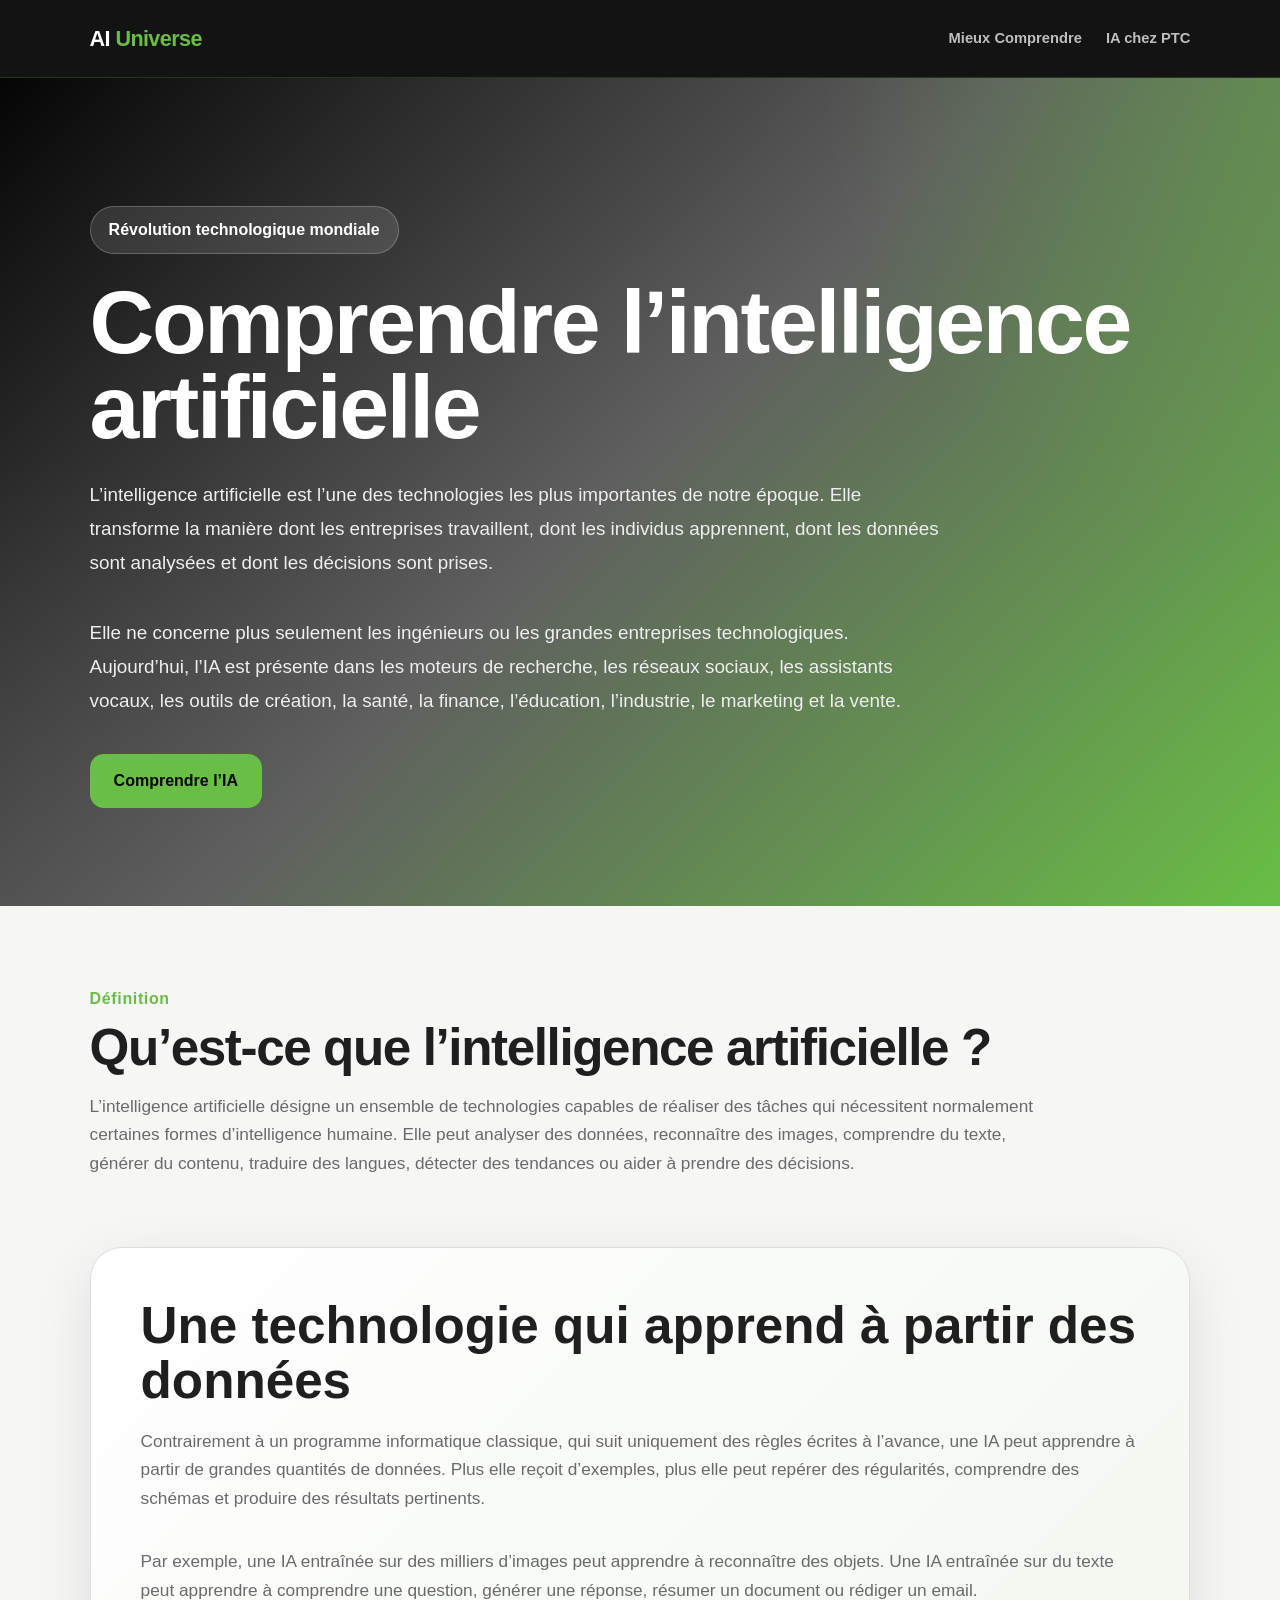
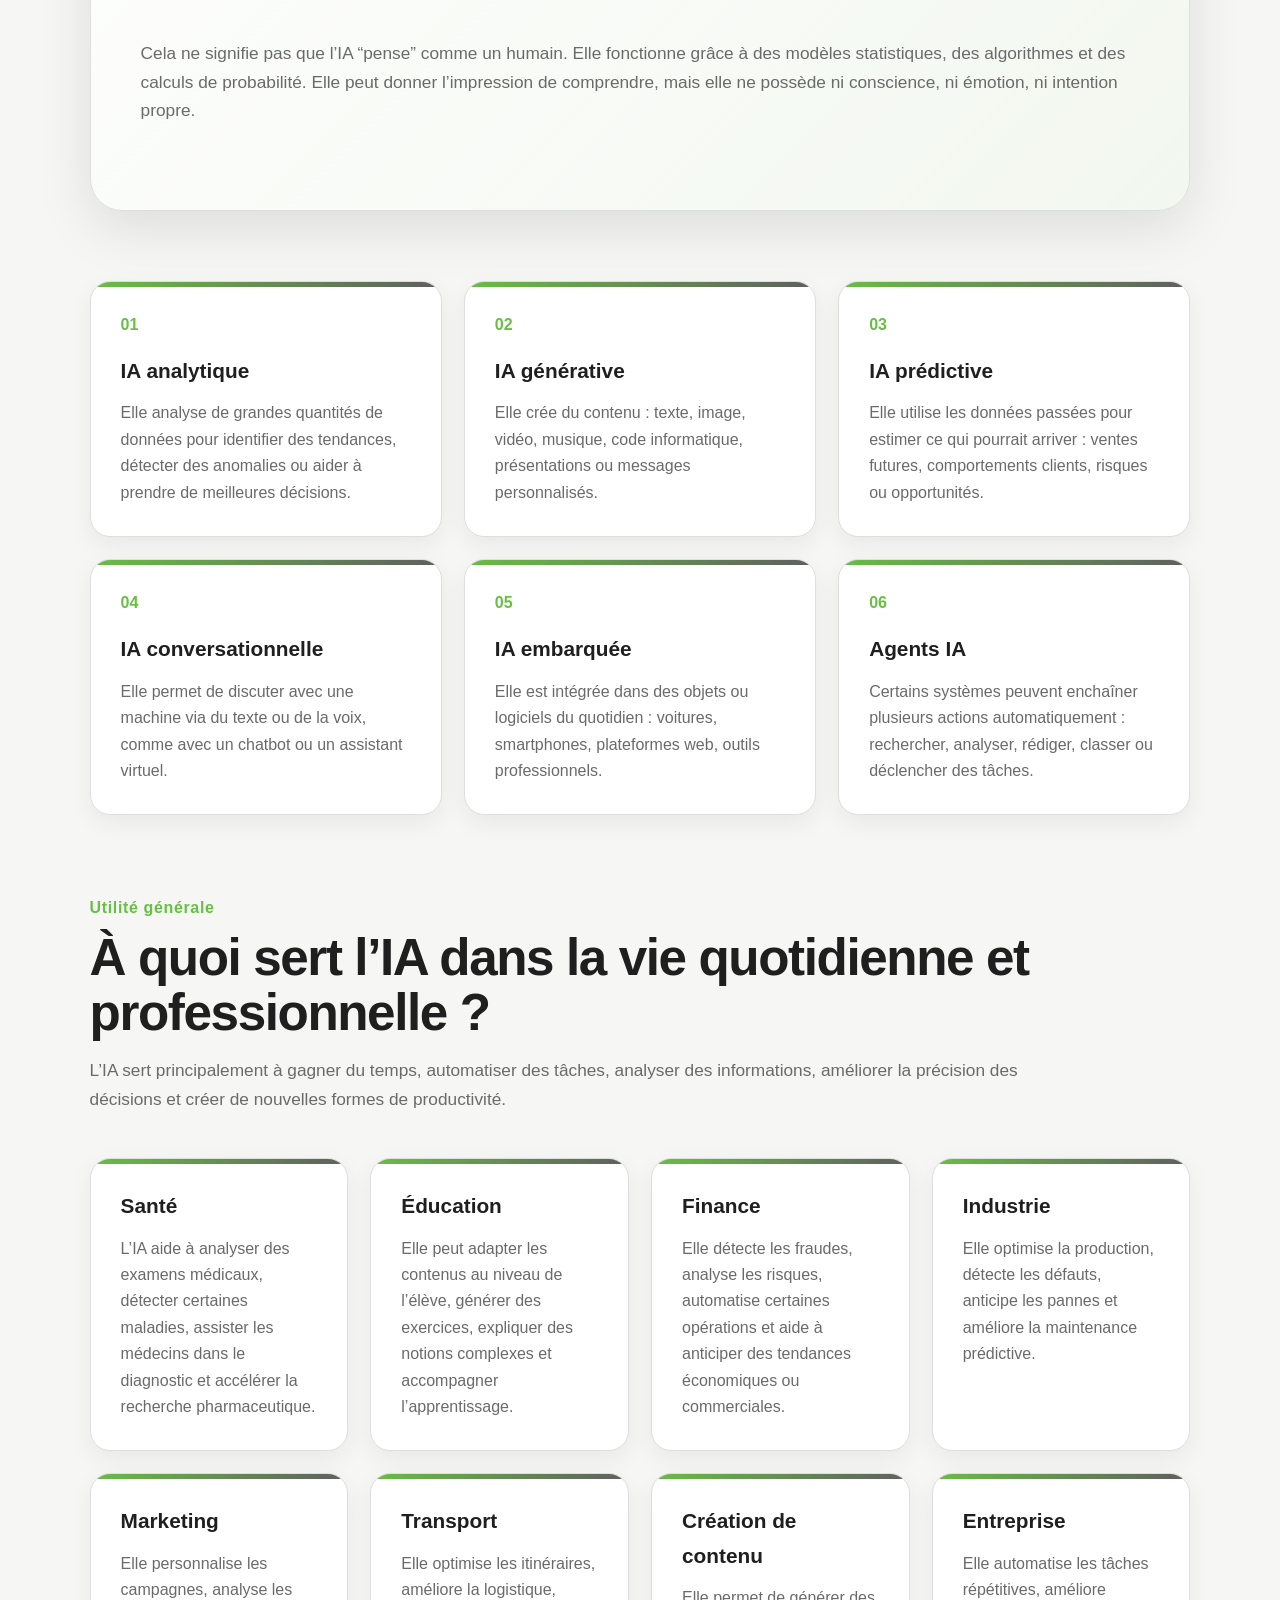
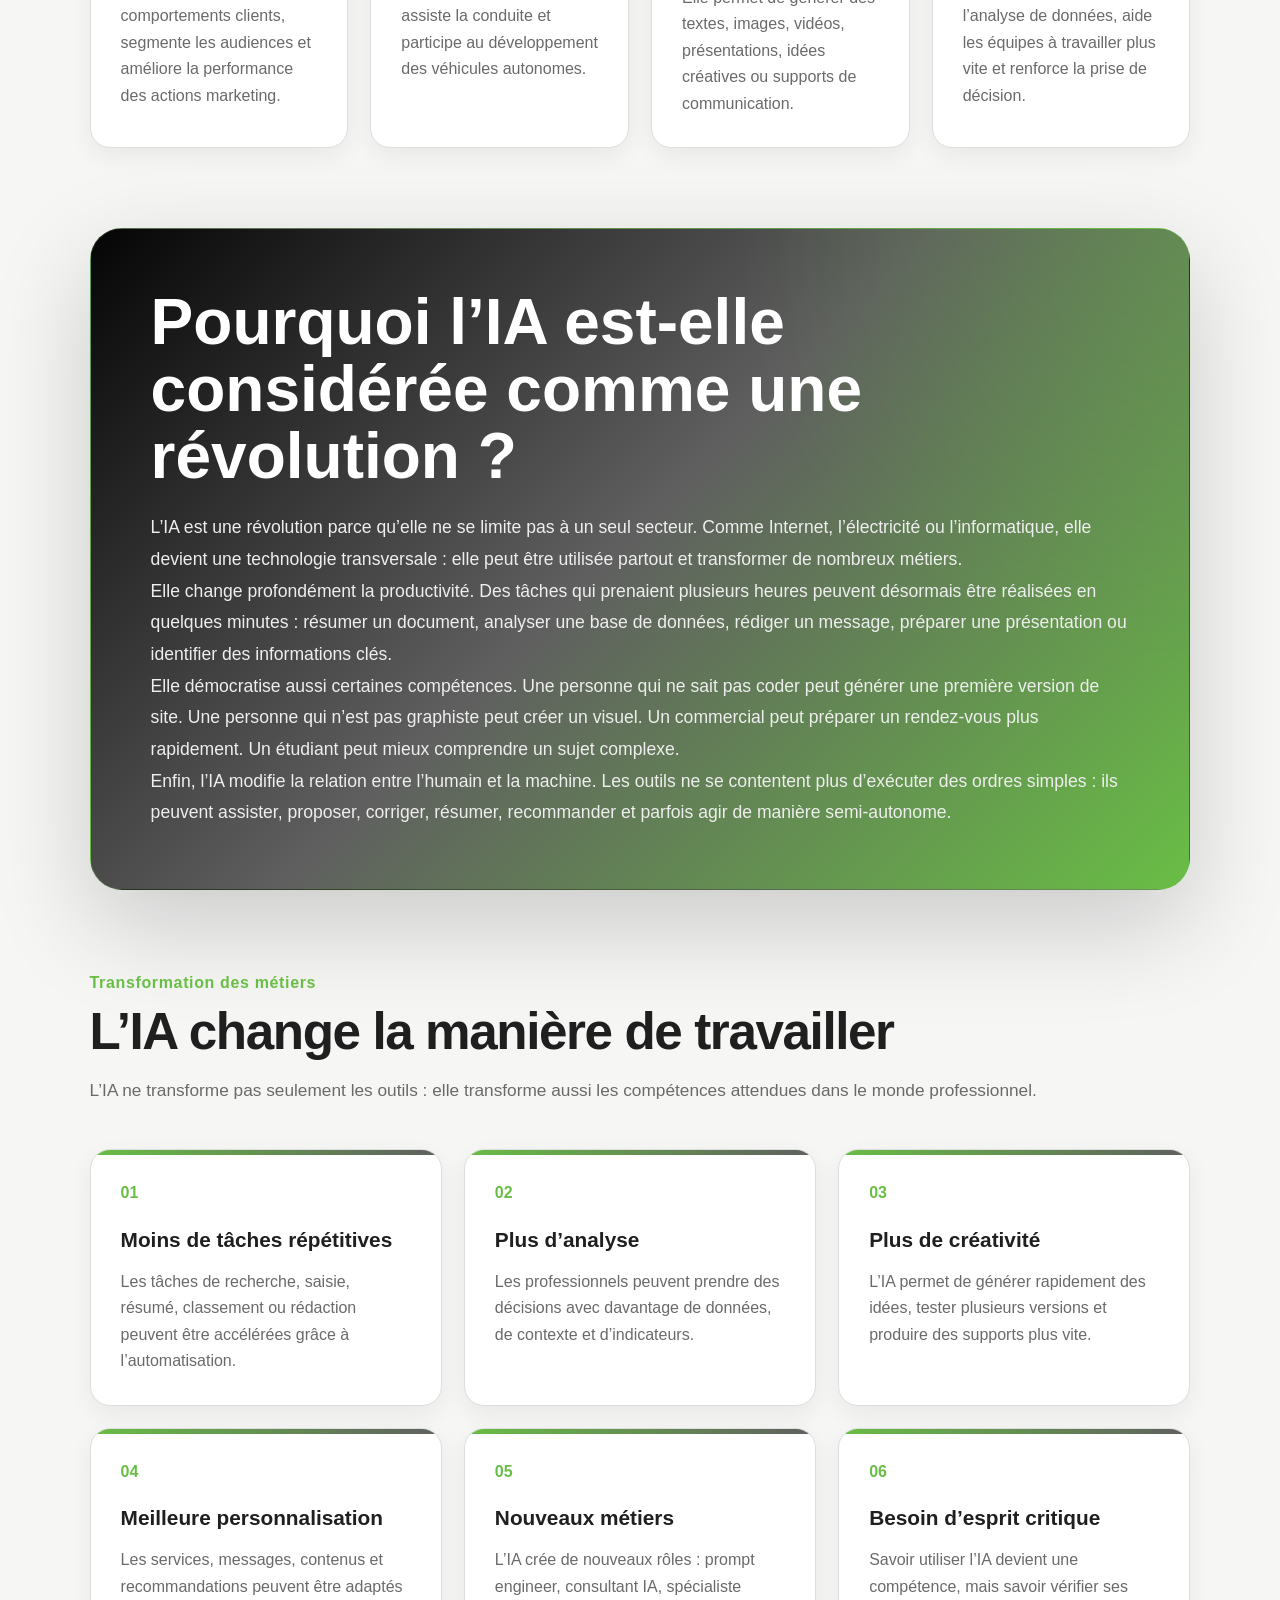
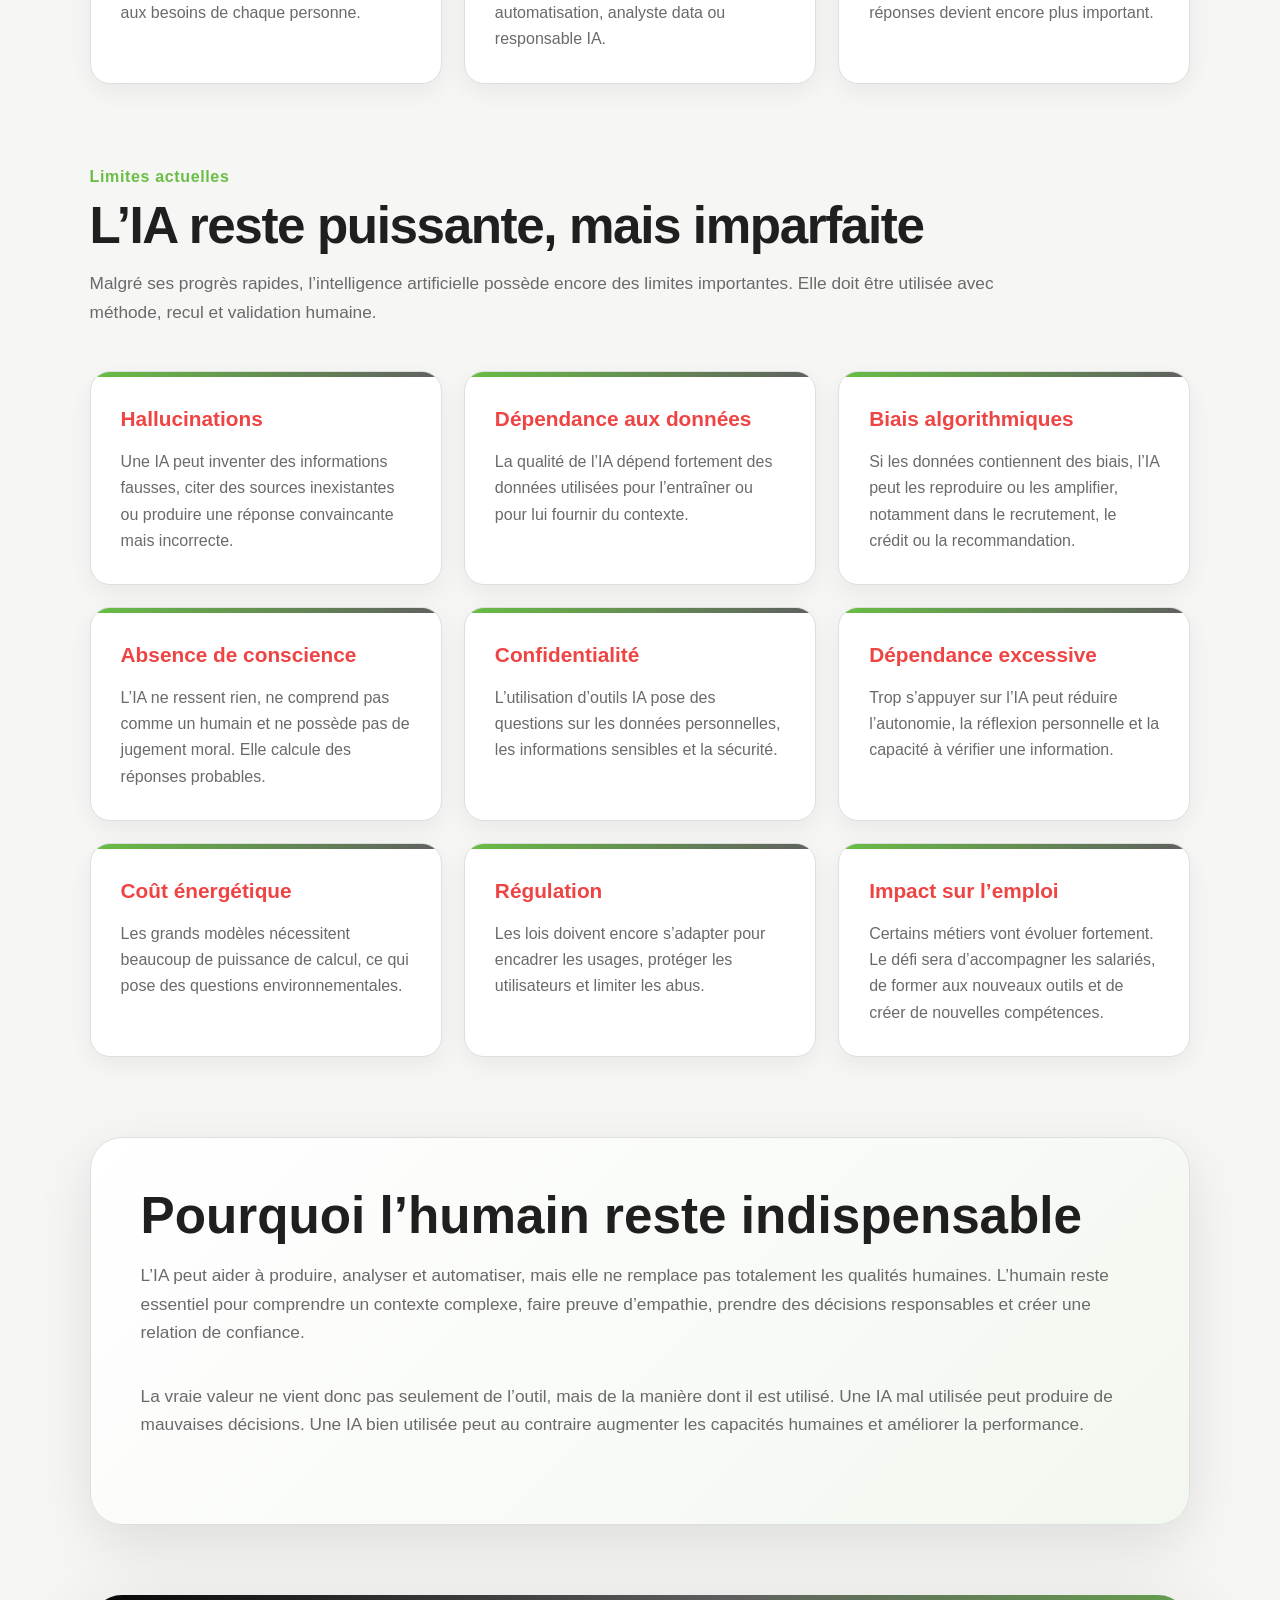
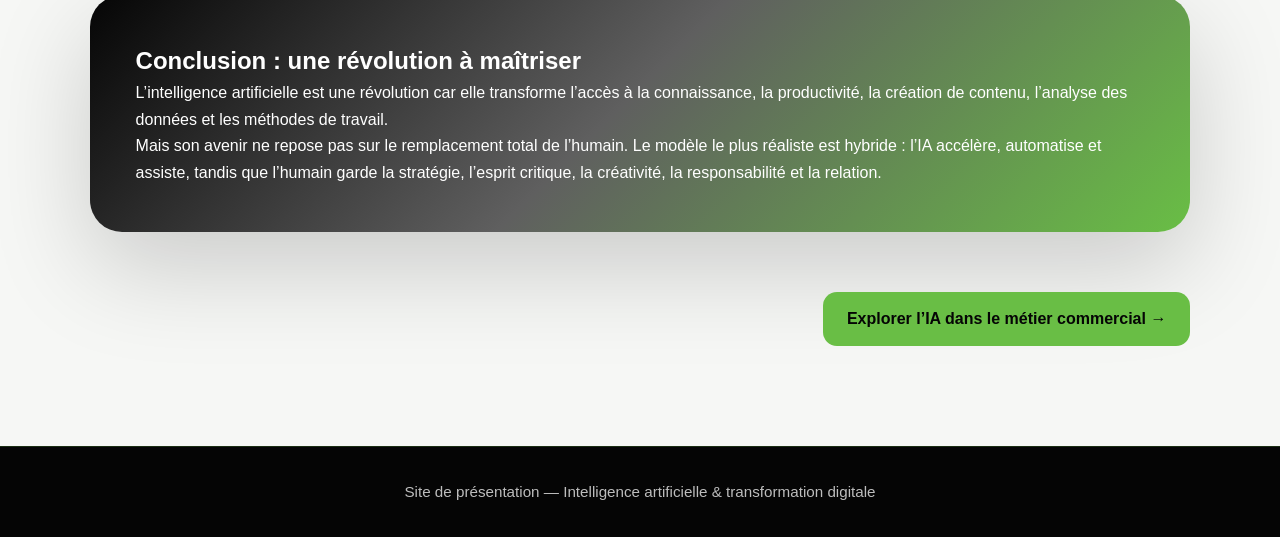
==== commit dcf8e54a: "Update index.html" ====
--- a/index.html
+++ b/index.html
@@ -18,8 +18,8 @@
   <button class="menu-toggle">☰</button>
 
   <ul class="nav-links">
-    <li><a href="ia.html">mieux comprendre</a></li>
-    <li><a href="commerce.html">ia en entreprise</a></li>
+    <li><a href="ia.html">Mieux Comprendre</a></li>
+    <li><a href="commerce.html">IA chez PTC</a></li>
   </ul>
 </nav>
 
@@ -437,4 +437,4 @@
 
 <script src="app.js"></script>
 </body>
-</html>+</html>
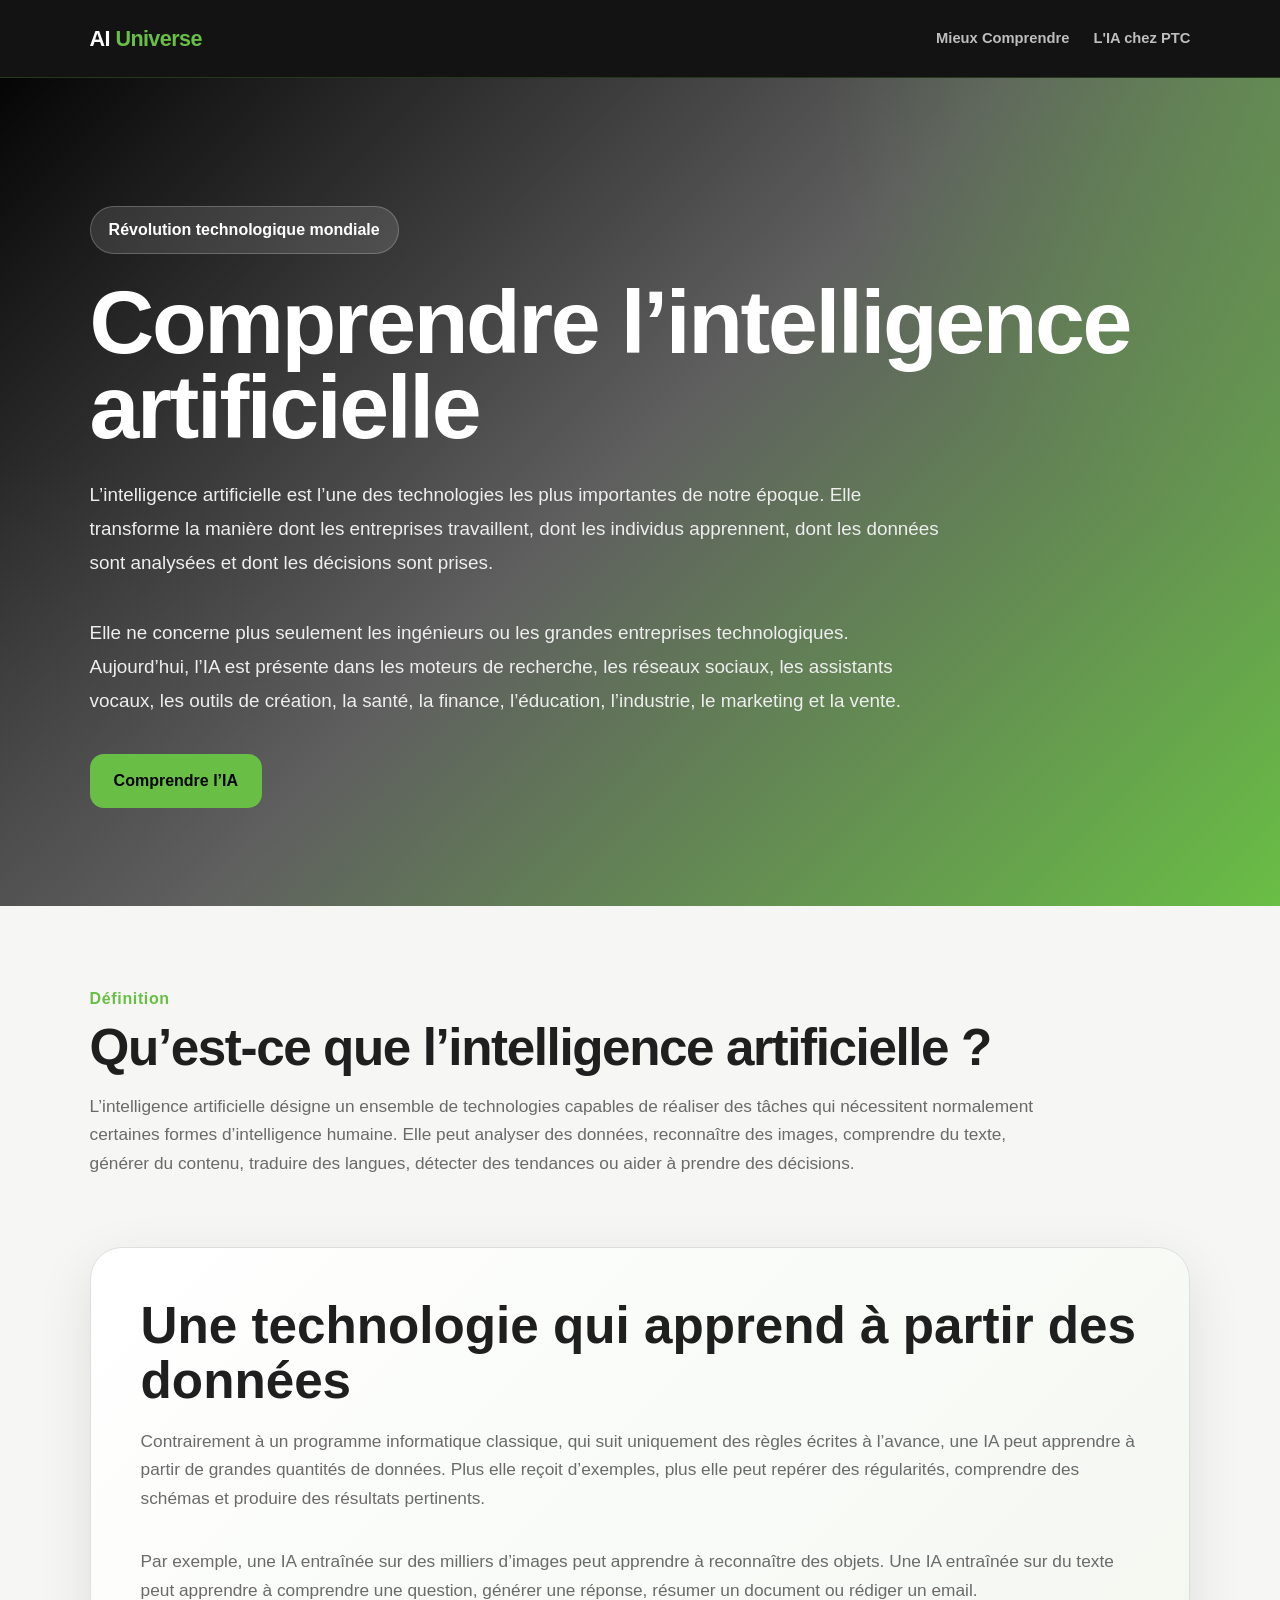
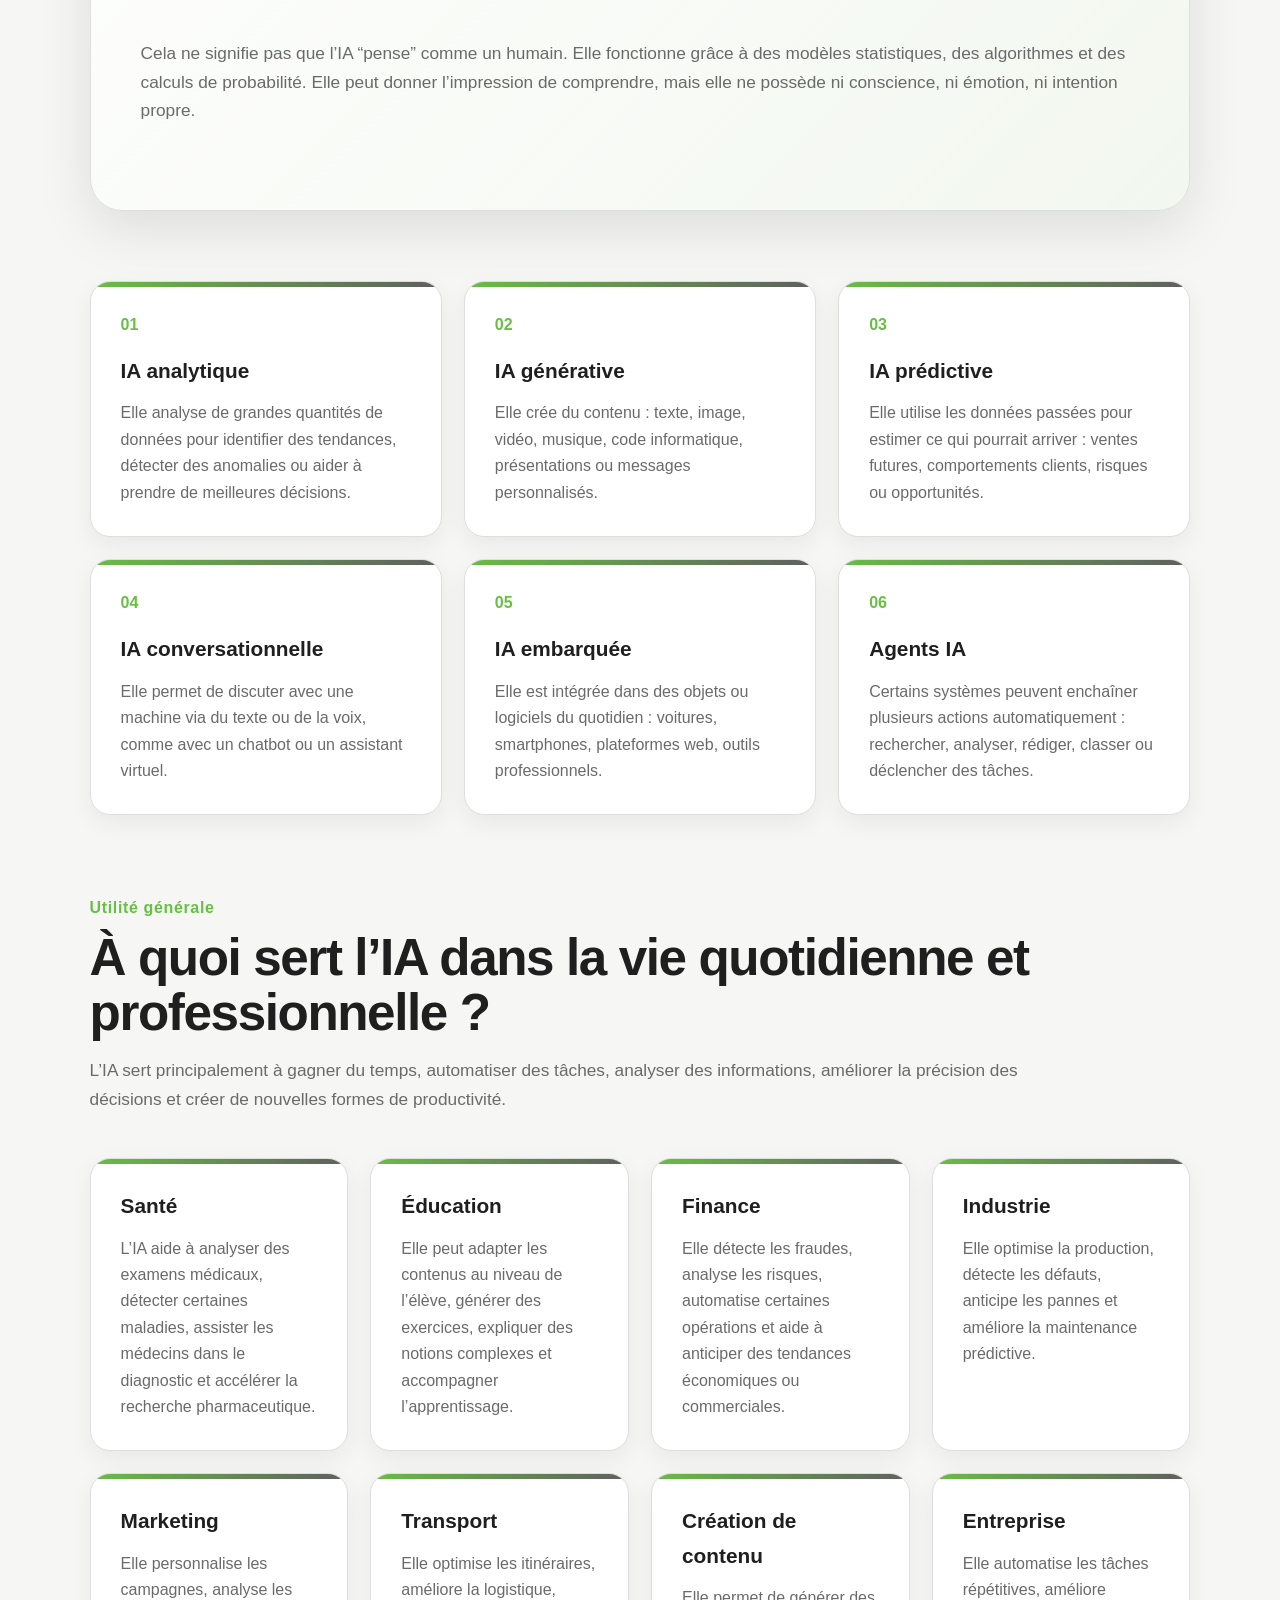
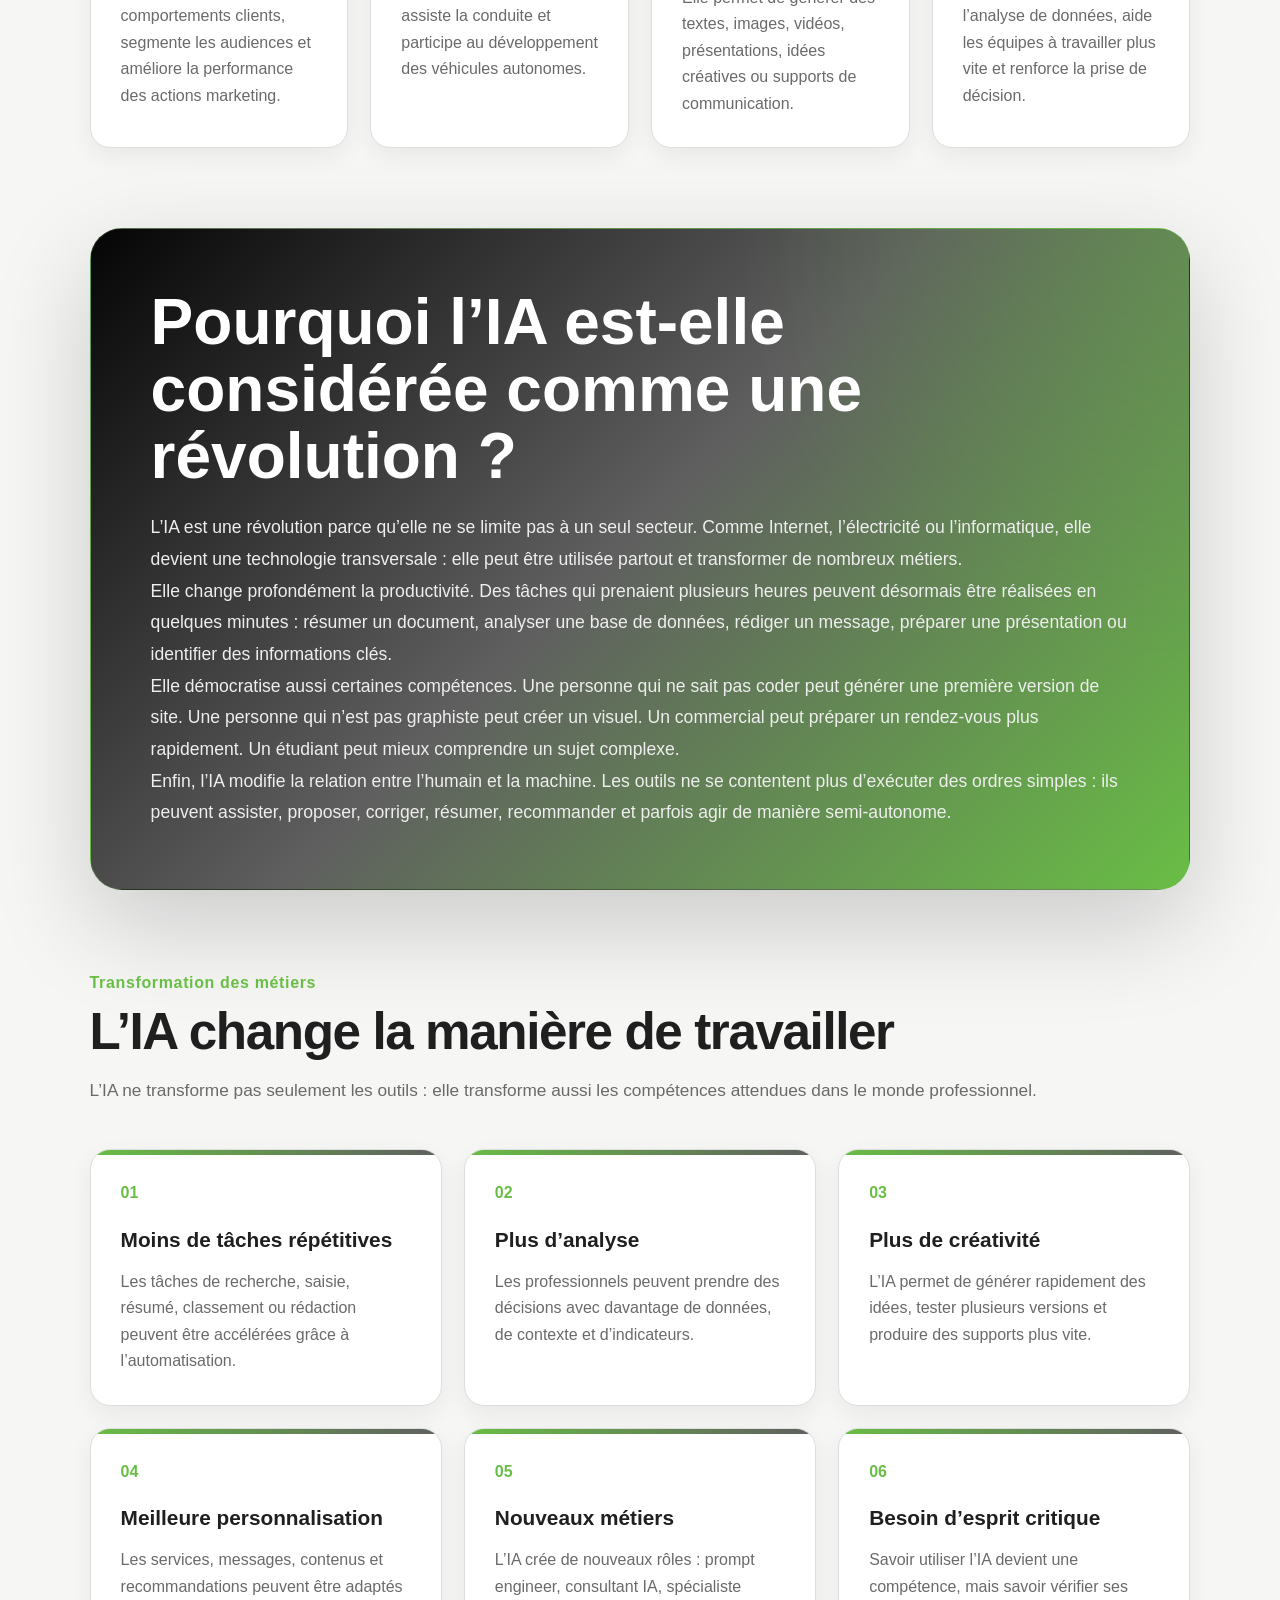
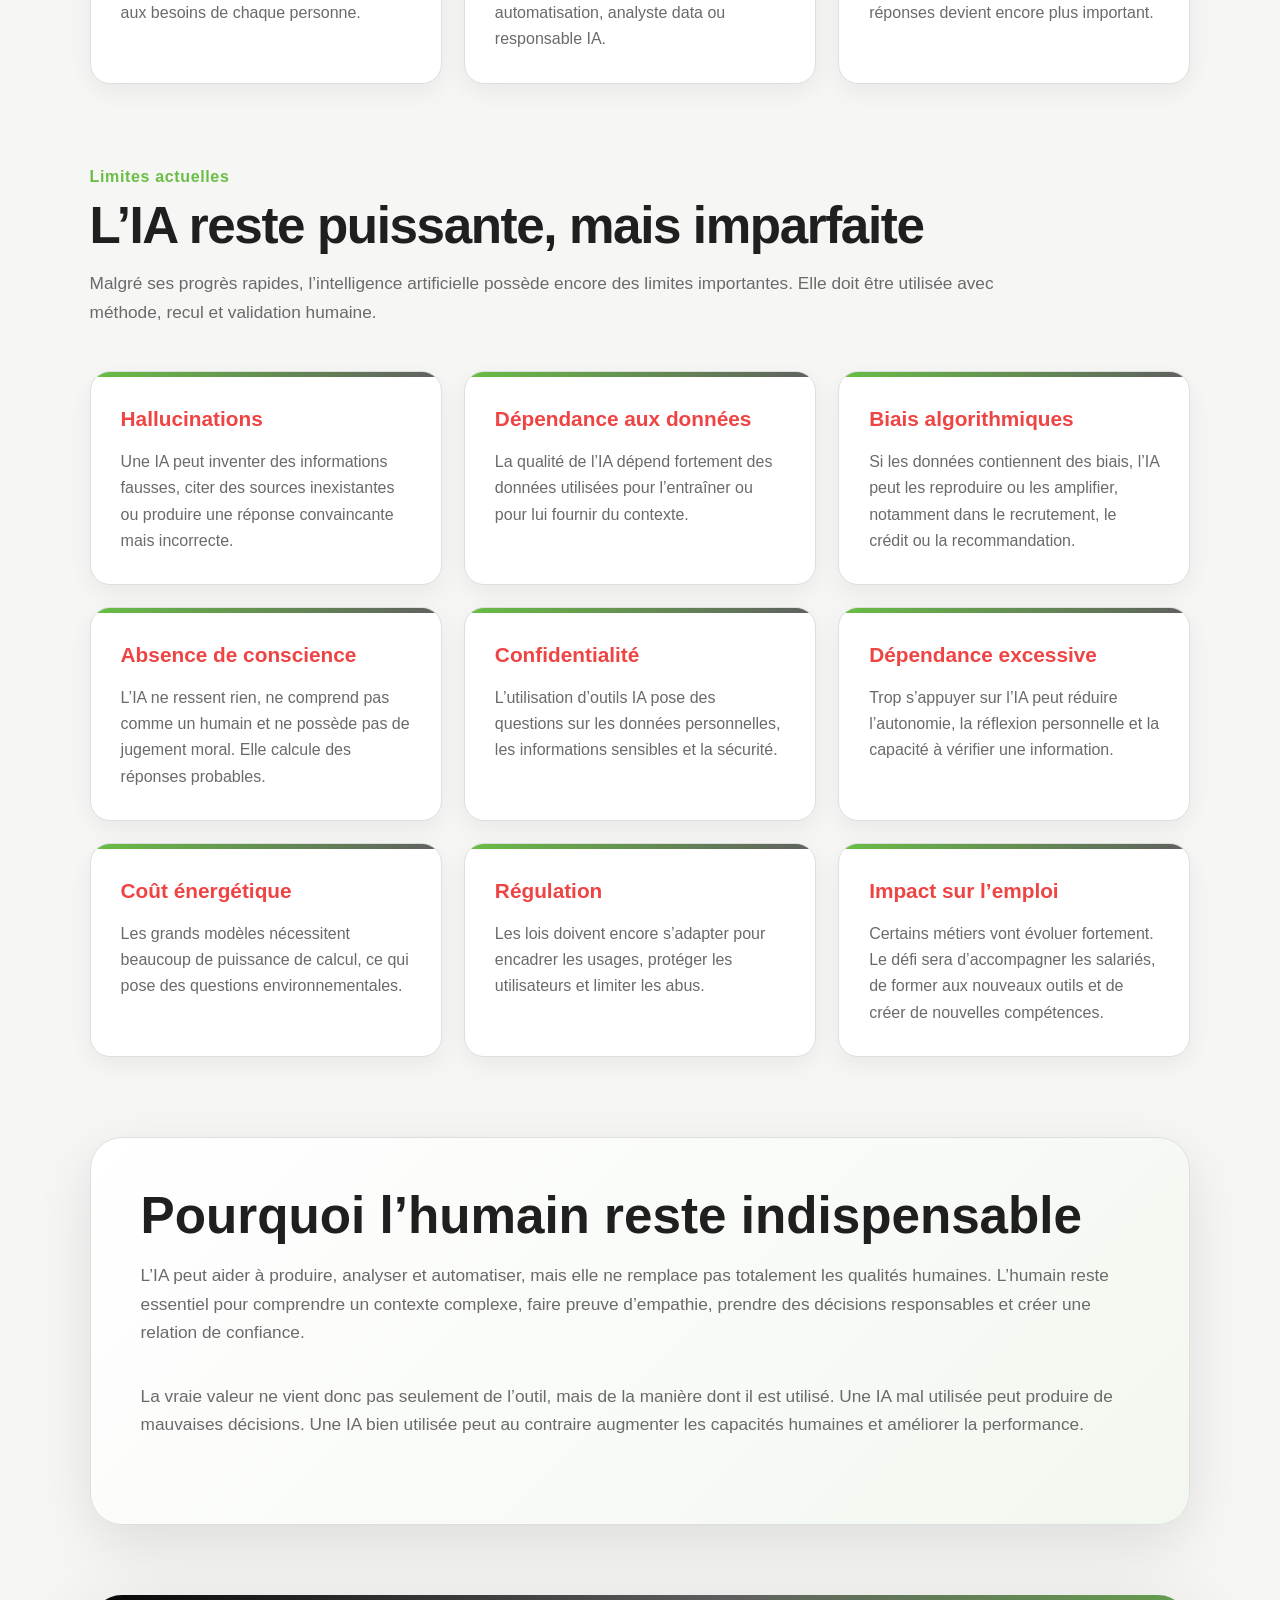
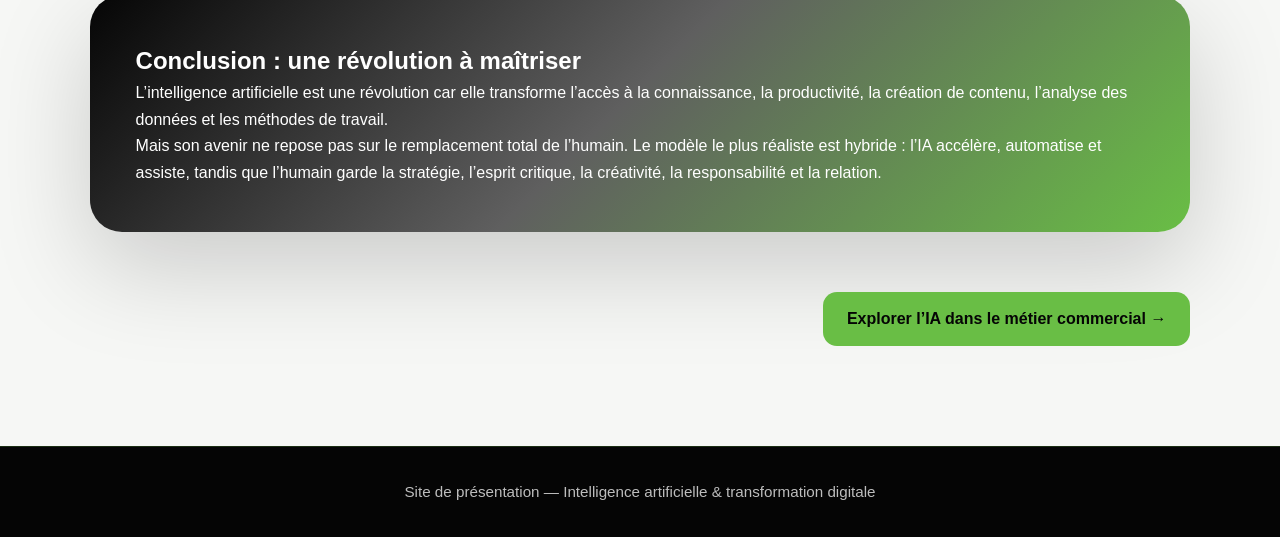
==== commit 34fcb8a0: "Update index.html" ====
--- a/index.html
+++ b/index.html
@@ -19,7 +19,7 @@
 
   <ul class="nav-links">
     <li><a href="ia.html">Mieux Comprendre</a></li>
-    <li><a href="commerce.html">IA chez PTC</a></li>
+    <li><a href="commerce.html">L'IA chez PTC</a></li>
   </ul>
 </nav>
 
